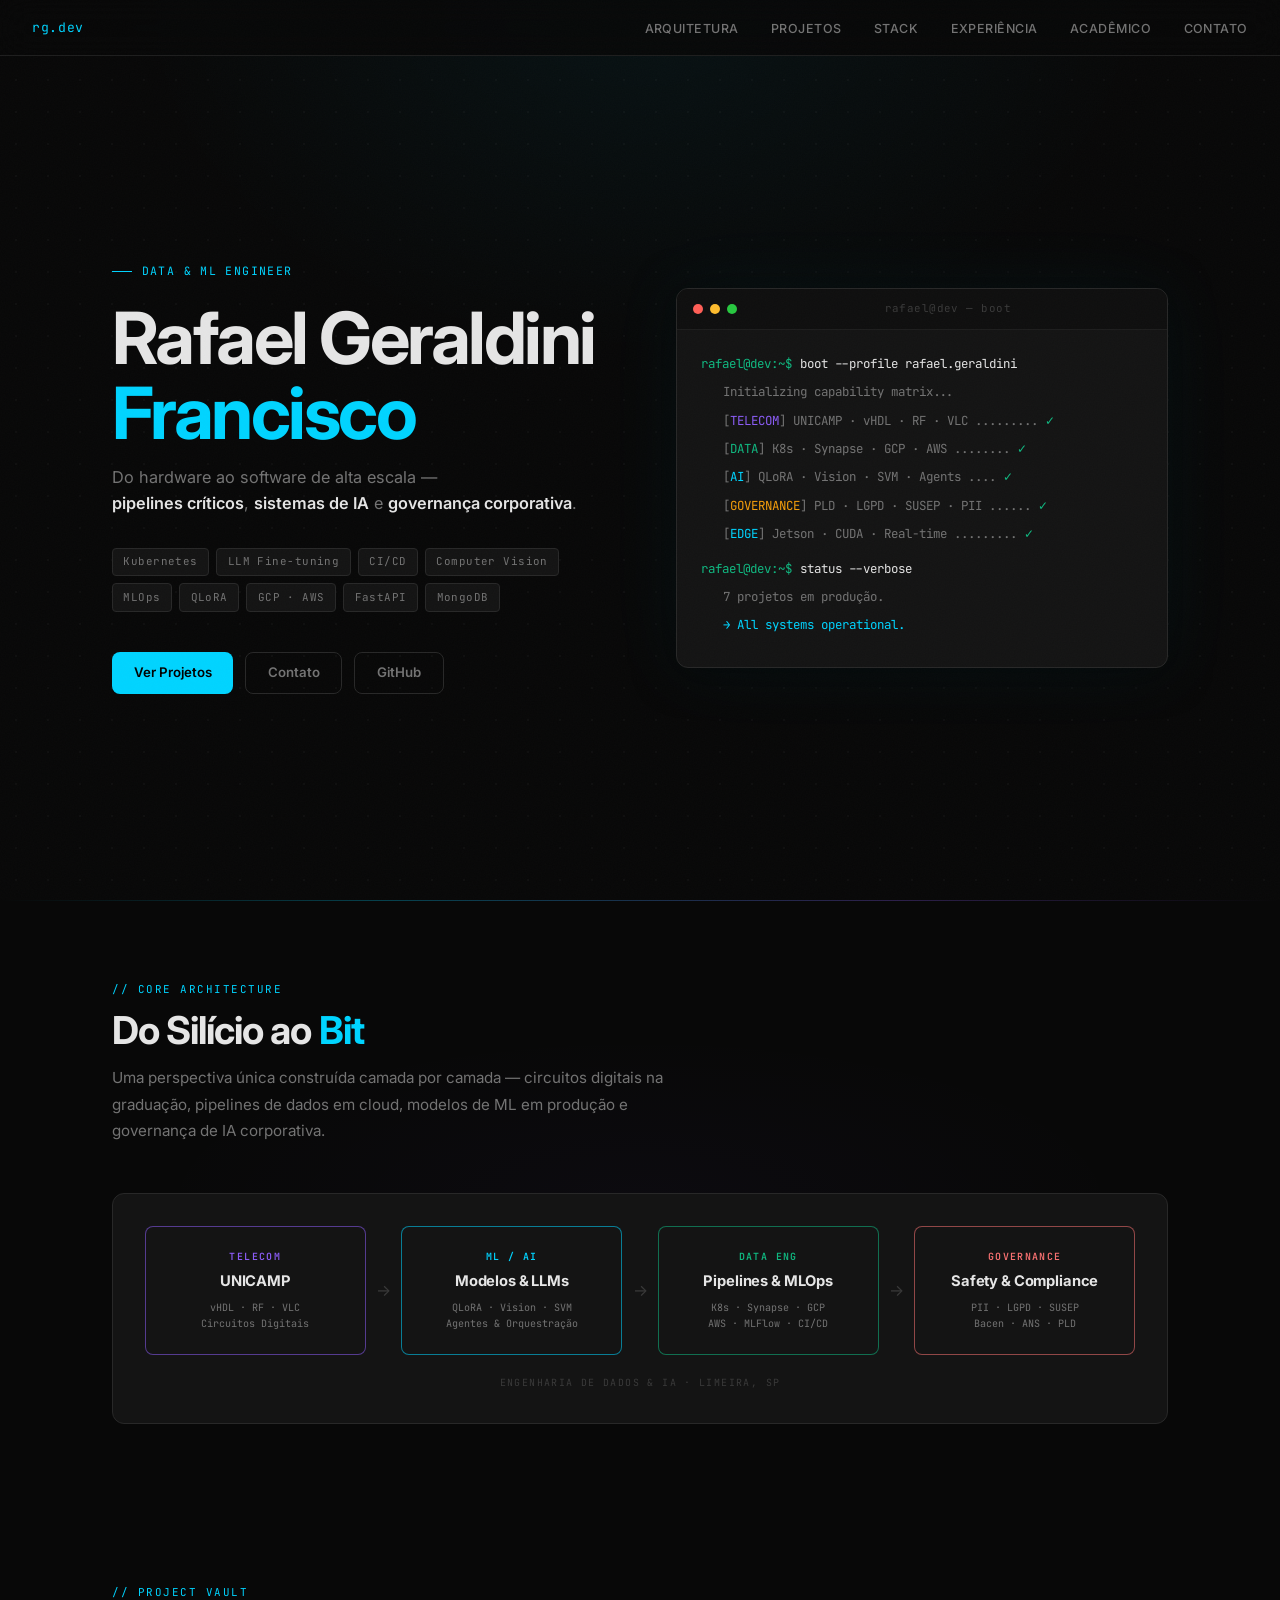
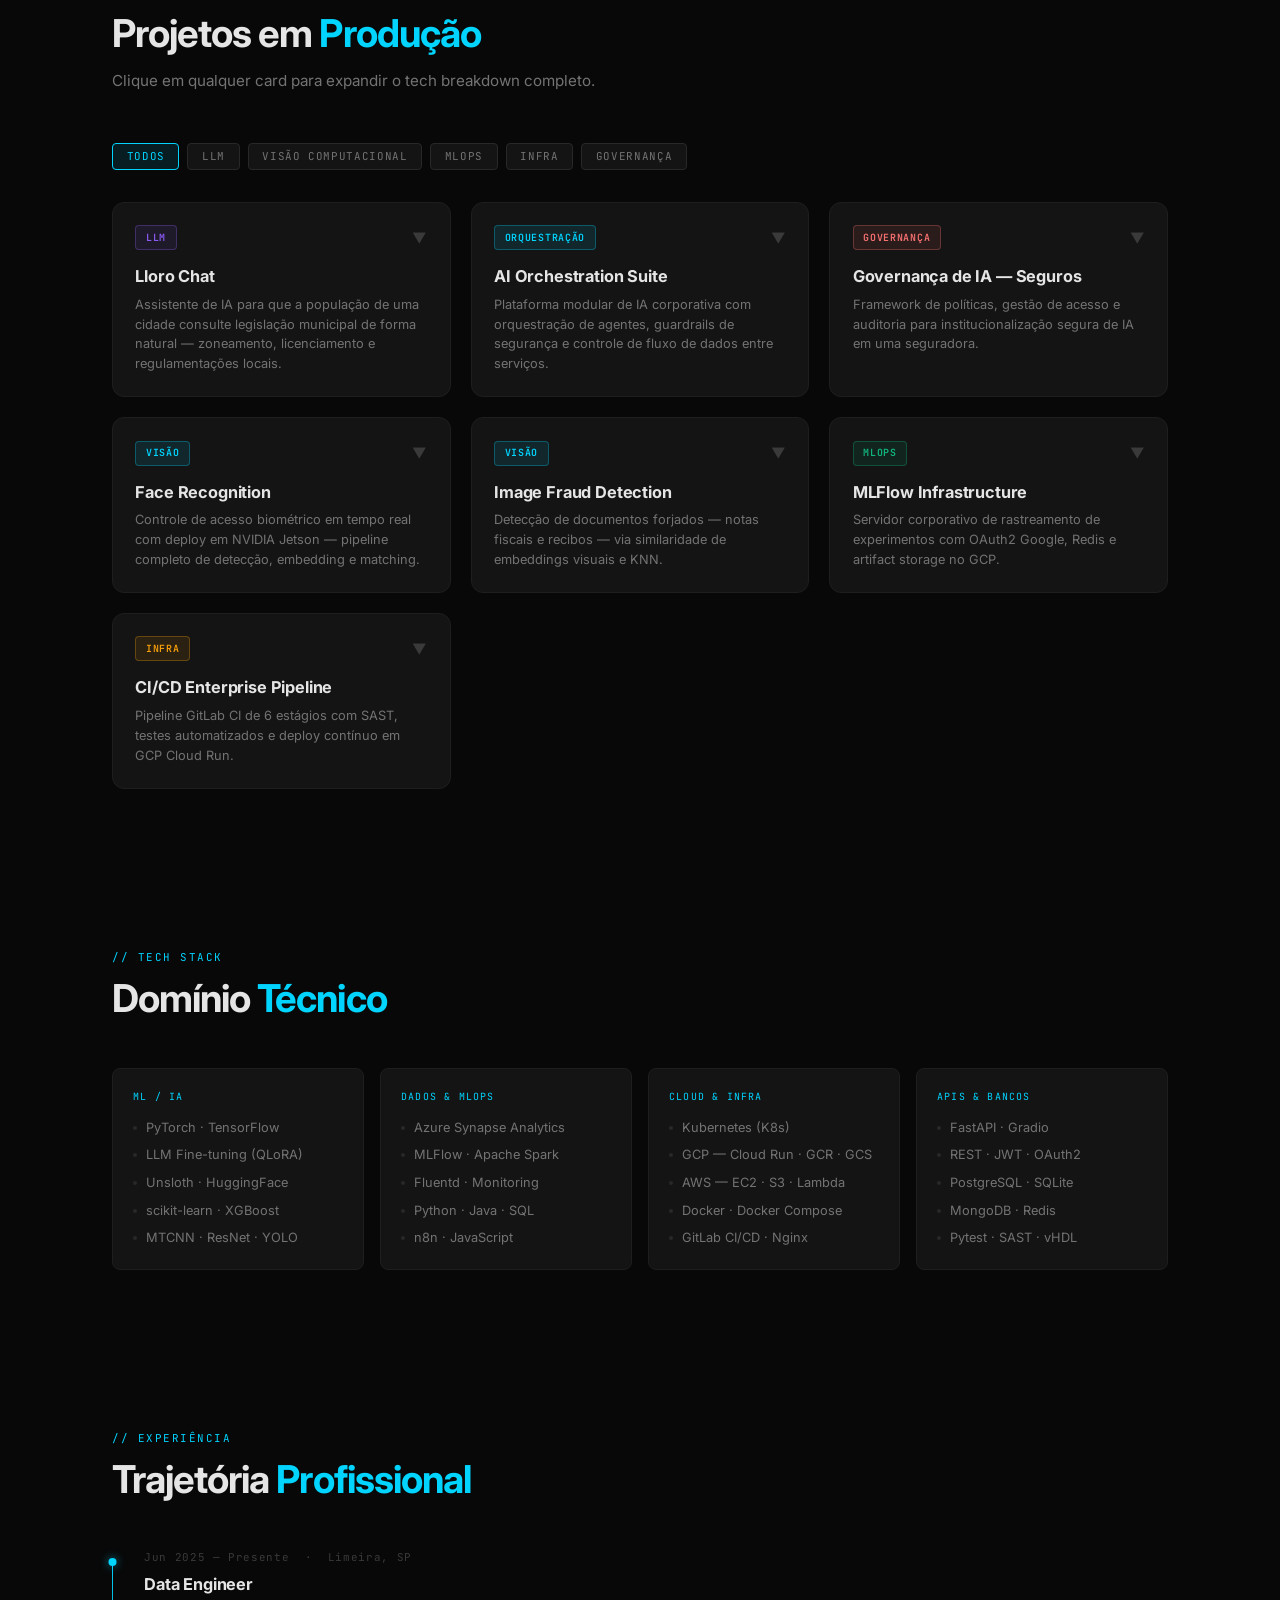
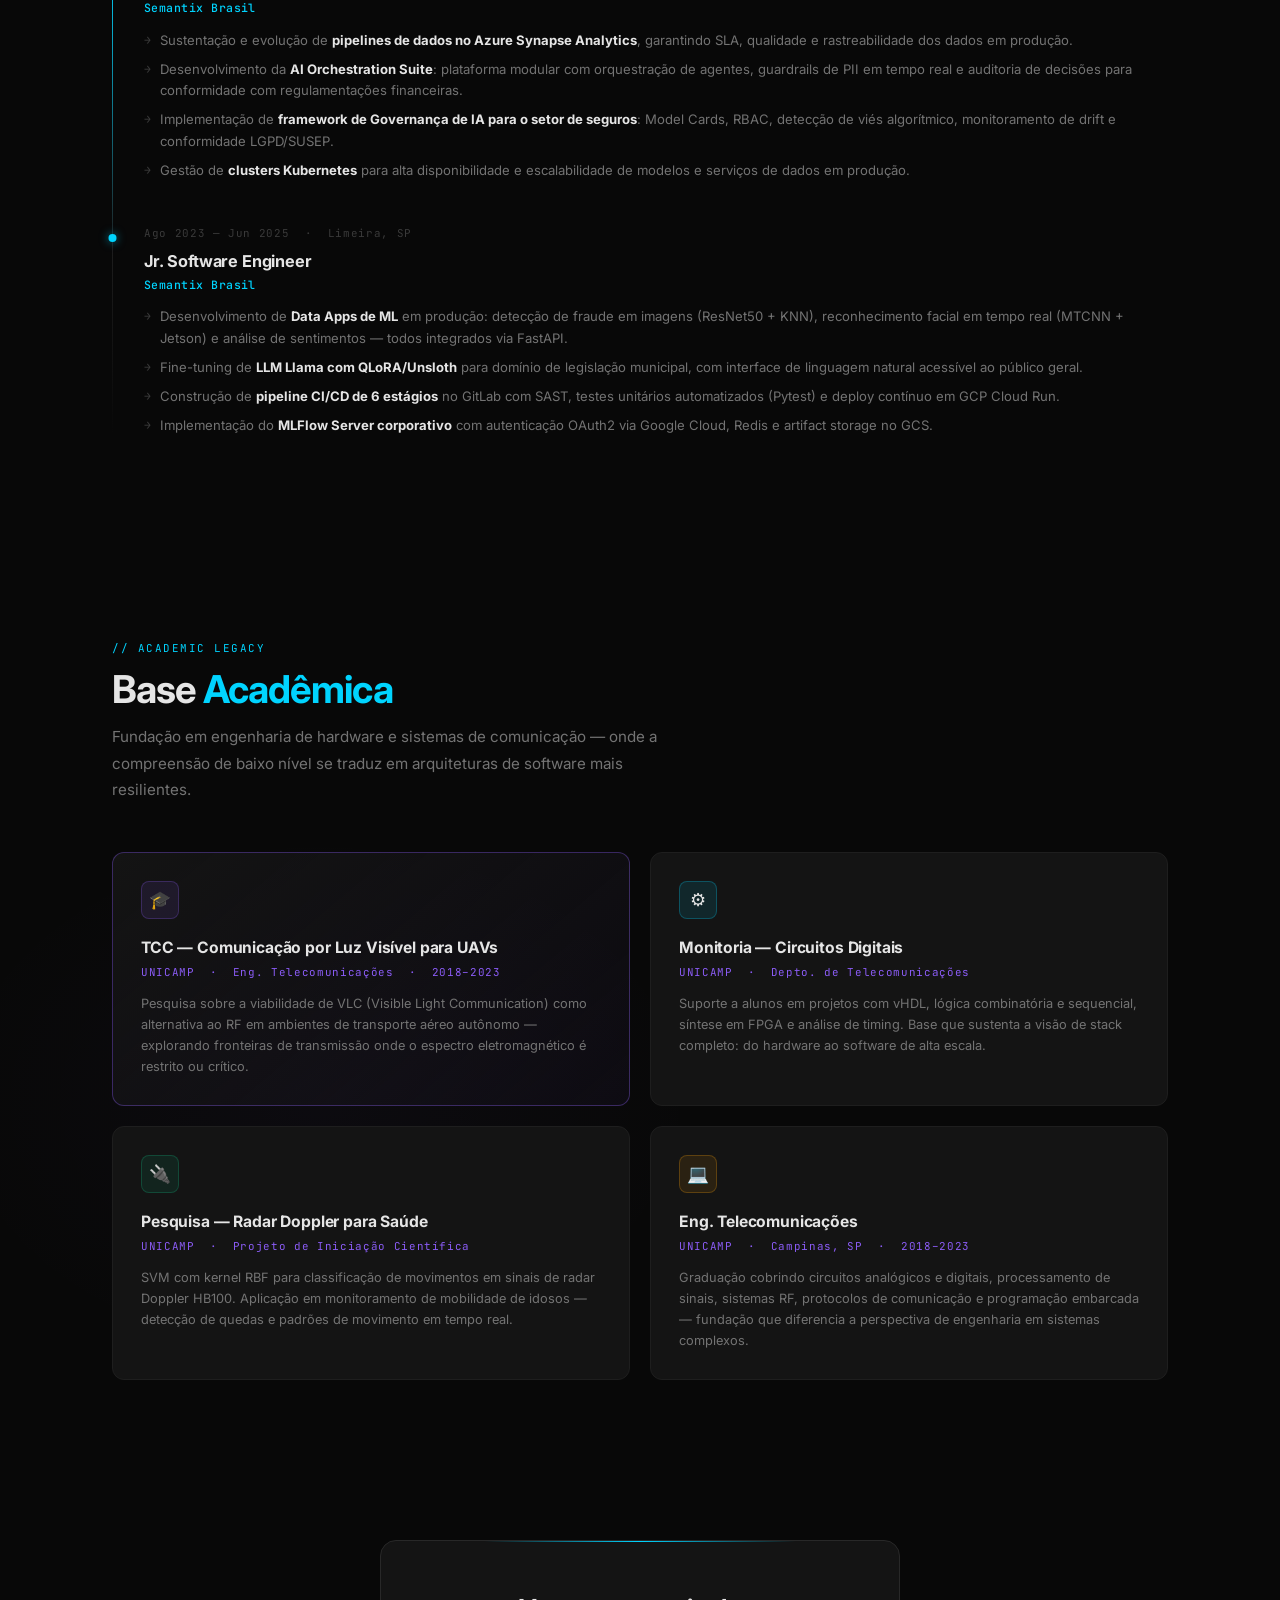
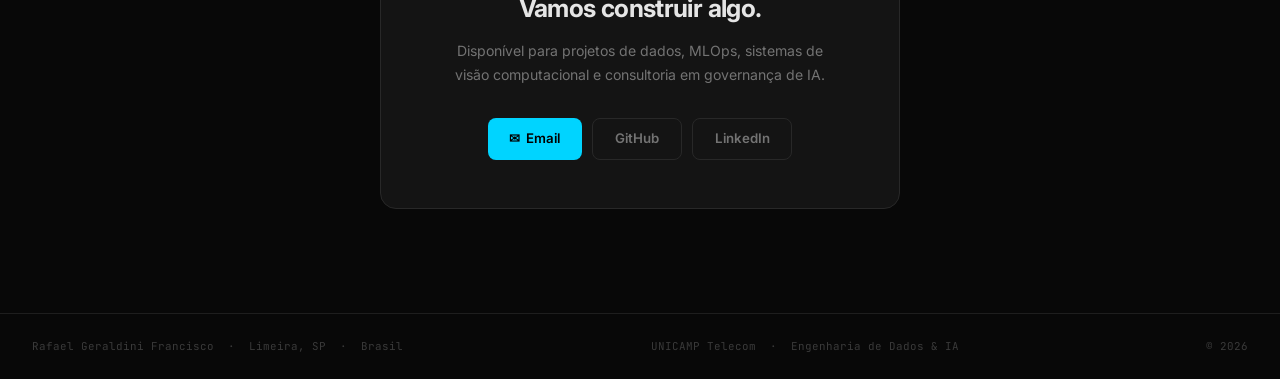
==== index.html @ 4ffd89b3 "feat: overhaul personal website with new structure and content - Removed old finalProject.html file." ====
<!DOCTYPE html>
<html lang="pt-BR">

<head>
  <meta charset="UTF-8">
  <meta name="viewport" content="width=device-width, initial-scale=1.0">
  <title>Rafael Geraldini Francisco — Data &amp; ML Engineer</title>
  <meta name="description"
    content="Rafael Geraldini Francisco — Data &amp; ML Engineer especializado em pipelines críticos, governança de IA e sistemas de visão computacional. UNICAMP.">
  <meta name="theme-color" content="#080808">

  <!-- Fonts -->
  <link rel="preconnect" href="https://fonts.googleapis.com">
  <link rel="preconnect" href="https://fonts.gstatic.com" crossorigin>
  <link
    href="https://fonts.googleapis.com/css2?family=Inter:wght@300;400;500;600;700&family=JetBrains+Mono:wght@400;500;700&display=swap"
    rel="stylesheet">

  <!-- Styles -->
  <link rel="stylesheet" href="css/base.css">
  <link rel="stylesheet" href="css/layout.css">
  <link rel="stylesheet" href="css/components.css">
  <link rel="stylesheet" href="css/animations.css">
</head>

<body>

  <!-- ─── SCROLL PROGRESS ─── -->
  <div id="scroll-progress" aria-hidden="true"></div>

  <!-- ─── NAV ─── -->
  <nav id="nav" role="navigation" aria-label="Navegação principal">
    <a href="#hero" class="nav-logo">rg.dev</a>

    <ul class="nav-links">
      <li><a href="#architecture">Arquitetura</a></li>
      <li><a href="#projects">Projetos</a></li>
      <li><a href="#stack">Stack</a></li>
      <li><a href="#experience">Experiência</a></li>
      <li><a href="#academic">Acadêmico</a></li>
      <li><a href="#contact">Contato</a></li>
    </ul>

    <button class="nav-hamburger" id="nav-hamburger" aria-label="Abrir menu" aria-expanded="false">
      <span></span><span></span><span></span>
    </button>
  </nav>

  <!-- Mobile drawer -->
  <nav id="nav-drawer" class="nav-drawer" aria-label="Menu mobile">
    <a href="#architecture">Arquitetura</a>
    <a href="#projects">Projetos</a>
    <a href="#stack">Stack</a>
    <a href="#experience">Experiência</a>
    <a href="#academic">Acadêmico</a>
    <a href="#contact">Contato</a>
  </nav>

  <!-- ─── HERO ─── -->
  <section id="hero" aria-label="Introdução">
    <div class="container hero-inner">
      <div class="hero-grid">

        <!-- Left: Text -->
        <div>
          <p class="hero-eyebrow">Data &amp; ML Engineer</p>
          <h1 class="hero-name">Rafael Geraldini<br><span>Francisco</span></h1>
          <p class="hero-role">
            Do hardware ao software de alta escala —<br>
            <strong>pipelines críticos</strong>, <strong>sistemas de IA</strong> e
            <strong>governança corporativa</strong>.
          </p>
          <ul class="hero-tags" aria-label="Principais tecnologias">
            <li class="tag">Kubernetes</li>
            <li class="tag">LLM Fine-tuning</li>
            <li class="tag">CI/CD</li>
            <li class="tag">Computer Vision</li>
            <li class="tag">MLOps</li>
            <li class="tag">QLoRA</li>
            <li class="tag">GCP · AWS</li>
            <li class="tag">FastAPI</li>
            <li class="tag">MongoDB</li>
          </ul>
          <div class="hero-cta">
            <a href="#projects" class="btn btn-primary">Ver Projetos</a>
            <a href="mailto:rafael.gfrancisco@outlook.com" class="btn btn-ghost">Contato</a>
            <a href="https://github.com/rafachico" target="_blank" rel="noopener noreferrer"
              class="btn btn-ghost">GitHub</a>
          </div>
        </div>

        <!-- Right: Terminal -->
        <div>
          <div class="terminal" aria-label="Terminal de capacidades">
            <div class="terminal-bar" aria-hidden="true">
              <span class="t-dot t-dot-r"></span>
              <span class="t-dot t-dot-y"></span>
              <span class="t-dot t-dot-g"></span>
              <span class="terminal-bar-title">rafael@dev — boot</span>
            </div>
            <div class="terminal-body" id="terminal-body"></div>
          </div>
        </div>

      </div>
    </div>
  </section>

  <div class="glow-line" aria-hidden="true"></div>

  <!-- ─── ARCHITECTURE ─── -->
  <section id="architecture" aria-labelledby="arch-title">
    <div class="container">
      <header class="section-header fade-up">
        <span class="section-label">// core architecture</span>
        <h2 class="section-title" id="arch-title">Do Silício ao <span>Bit</span></h2>
        <p class="section-desc">
          Uma perspectiva única construída camada por camada — circuitos digitais na graduação,
          pipelines de dados em cloud, modelos de ML em produção e governança de IA corporativa.
        </p>
      </header>

      <div class="arch-diagram fade-up" aria-label="Diagrama de arquitetura: Telecom → ML/AI → Data Eng → Governance">
        <div class="arch-flow">

          <div class="arch-node arch-node--telecom">
            <span class="arch-node-label">Telecom</span>
            <strong class="arch-node-title">UNICAMP</strong>
            <span class="arch-node-sub">vHDL · RF · VLC<br>Circuitos Digitais</span>
          </div>

          <div class="arch-connector" aria-hidden="true">&#8594;</div>

          <div class="arch-node arch-node--ml">
            <span class="arch-node-label">ML / AI</span>
            <strong class="arch-node-title">Modelos &amp; LLMs</strong>
            <span class="arch-node-sub">QLoRA · Vision · SVM<br>Agentes &amp; Orquestração</span>
          </div>

          <div class="arch-connector" aria-hidden="true">&#8594;</div>

          <div class="arch-node arch-node--data">
            <span class="arch-node-label">Data Eng</span>
            <strong class="arch-node-title">Pipelines &amp; MLOps</strong>
            <span class="arch-node-sub">K8s · Synapse · GCP<br>AWS · MLFlow · CI/CD</span>
          </div>

          <div class="arch-connector" aria-hidden="true">&#8594;</div>

          <div class="arch-node arch-node--govern">
            <span class="arch-node-label">Governance</span>
            <strong class="arch-node-title">Safety &amp; Compliance</strong>
            <span class="arch-node-sub">PII · LGPD · SUSEP<br>Bacen · ANS · PLD</span>
          </div>

        </div>
        <p class="arch-footer">Engenharia de Dados &amp; IA · Limeira, SP</p>
      </div>
    </div>
  </section>

  <!-- ─── PROJECTS ─── -->
  <section id="projects" aria-labelledby="proj-title">
    <div class="container">
      <header class="section-header fade-up">
        <span class="section-label">// project vault</span>
        <h2 class="section-title" id="proj-title">Projetos em <span>Produção</span></h2>
        <p class="section-desc">Clique em qualquer card para expandir o tech breakdown completo.</p>
      </header>

      <!-- Filter -->
      <div class="filter-bar fade-up" aria-label="Filtrar projetos por categoria">
        <button class="filter-btn active" data-filter="todos">Todos</button>
        <button class="filter-btn" data-filter="llm">LLM</button>
        <button class="filter-btn" data-filter="visao">Visão Computacional</button>
        <button class="filter-btn" data-filter="mlops">MLOps</button>
        <button class="filter-btn" data-filter="infra">Infra</button>
        <button class="filter-btn" data-filter="governanca">Governança</button>
      </div>

      <div class="projects-grid">

        <!-- Lloro Chat -->
        <div class="project-card fade-up" data-category="llm">
          <button class="project-head" type="button" aria-expanded="false">
            <div class="project-meta">
              <span class="badge badge-llm">LLM</span>
              <span class="card-toggle" aria-hidden="true">&#9660;</span>
            </div>
            <h3 class="project-name">Lloro Chat</h3>
            <p class="project-sub">Assistente de IA para que a população de uma cidade consulte legislação municipal de
              forma natural — zoneamento, licenciamento e regulamentações locais.</p>
          </button>
          <div class="project-body" aria-hidden="true">
            <div class="project-body-inner">
              <div>
                <p class="bd-label">Problema</p>
                <p class="bd-text">Acesso à legislação de zoneamento e licenciamento empresarial era fragmentado, exigia
                  conhecimento técnico-jurídico e consumia horas de pesquisa em portais públicos.</p>
              </div>
              <div>
                <p class="bd-label">Solução</p>
                <p class="bd-text">Fine-tuning supervisionado de um modelo <strong>Llama</strong> com <strong>QLoRA +
                    Unsloth</strong> sobre o corpus jurídico municipal completo, exposto via interface de linguagem
                  natural. O modelo responde em segundos consultas que antes levavam horas.</p>
              </div>
              <div>
                <p class="bd-label">Stack Técnica</p>
                <div class="chip-row">
                  <span class="chip">Llama</span><span class="chip">QLoRA</span><span class="chip">Unsloth</span>
                  <span class="chip">HuggingFace</span><span class="chip">Python</span><span class="chip">FastAPI</span>
                </div>
              </div>
              <div>
                <p class="bd-label">Impacto</p>
                <p class="bd-text">Democratização do acesso à informação técnica municipal — de horas para segundos.
                  Interface de linguagem natural elimina a barreira de conhecimento jurídico.</p>
              </div>
            </div>
          </div>
        </div>

        <!-- AI Orchestration Suite -->
        <div class="project-card fade-up" data-category="llm governanca">
          <button class="project-head" type="button" aria-expanded="false">
            <div class="project-meta">
              <span class="badge badge-orch">Orquestração</span>
              <span class="card-toggle" aria-hidden="true">&#9660;</span>
            </div>
            <h3 class="project-name">AI Orchestration Suite</h3>
            <p class="project-sub">Plataforma modular de IA corporativa com orquestração de agentes, guardrails de
              segurança e controle de fluxo de dados entre serviços.</p>
          </button>
          <div class="project-body" aria-hidden="true">
            <div class="project-body-inner">
              <div>
                <p class="bd-label">Módulos</p>
                <p class="bd-text">
                  <strong>Orquestração</strong> — gerencia o ciclo de vida e comunicação entre agentes de IA ·
                  <strong>Segurança</strong> — guardrails com detecção e mascaramento de PII em tempo real ·
                  <strong>Fluxo de Dados</strong> — controle e rastreabilidade do pipeline entre serviços de IA.
                </p>
              </div>
              <div>
                <p class="bd-label">Diferencial</p>
                <p class="bd-text">Auditoria completa de todas as decisões tomadas por agentes, com conformidade a
                  regulamentações financeiras (PLD, Bacen, ANS) e trilhas de log imutáveis.</p>
              </div>
              <div>
                <p class="bd-label">Stack Técnica</p>
                <div class="chip-row">
                  <span class="chip">Python</span><span class="chip">FastAPI</span><span class="chip">n8n</span>
                  <span class="chip">LLM Guardrails</span><span class="chip">PII Detection</span><span
                    class="chip">Audit Logs</span>
                  <span class="chip">JavaScript</span>
                </div>
              </div>
            </div>
          </div>
        </div>

        <!-- AI Governance Insurance -->
        <div class="project-card fade-up" data-category="governanca">
          <button class="project-head" type="button" aria-expanded="false">
            <div class="project-meta">
              <span class="badge badge-govern">Governança</span>
              <span class="card-toggle" aria-hidden="true">&#9660;</span>
            </div>
            <h3 class="project-name">Governança de IA — Seguros</h3>
            <p class="project-sub">Framework de políticas, gestão de acesso e auditoria para institucionalização segura
              de IA em uma seguradora.</p>
          </button>
          <div class="project-body" aria-hidden="true">
            <div class="project-body-inner">
              <div>
                <p class="bd-label">Contexto</p>
                <p class="bd-text">Uma seguradora precisava adotar IA em processos críticos de
                  <strong>underwriting</strong>, <strong>precificação</strong> e <strong>análise de sinistros</strong>
                  de forma responsável, rastreável e em conformidade com LGPD e circulares da SUSEP.</p>
              </div>
              <div>
                <p class="bd-label">Entregáveis</p>
                <p class="bd-text">
                  · Mapeamento de riscos e criação de <strong>Model Cards</strong> para todos os algoritmos em
                  produção<br>
                  · <strong>RBAC granular</strong> com políticas de acesso segmentadas por time e nível de risco<br>
                  · Pipeline de monitoramento de <strong>concept drift</strong> com alertas automáticos<br>
                  · Processo de validação de <strong>viés algorítmico</strong> pré-deploy<br>
                  · Trilhas de auditoria para decisões automatizadas de alto impacto
                </p>
              </div>
              <div>
                <p class="bd-label">Stack Técnica</p>
                <div class="chip-row">
                  <span class="chip">Python</span><span class="chip">FastAPI</span><span class="chip">MLFlow</span>
                  <span class="chip">RBAC</span><span class="chip">Bias Detection</span><span class="chip">Model
                    Cards</span>
                  <span class="chip">LGPD</span><span class="chip">SUSEP</span><span class="chip">PostgreSQL</span>
                </div>
              </div>
              <div>
                <p class="bd-label">Impacto</p>
                <p class="bd-text">Redução de risco regulatório, visibilidade completa sobre o ciclo de vida dos modelos
                  e processos formais de revisão humana para decisões de alto impacto ao segurado.</p>
              </div>
            </div>
          </div>
        </div>

        <!-- Face Recognition -->
        <div class="project-card fade-up" data-category="visao">
          <button class="project-head" type="button" aria-expanded="false">
            <div class="project-meta">
              <span class="badge badge-vision">Visão</span>
              <span class="card-toggle" aria-hidden="true">&#9660;</span>
            </div>
            <h3 class="project-name">Face Recognition</h3>
            <p class="project-sub">Controle de acesso biométrico em tempo real com deploy em NVIDIA Jetson — pipeline
              completo de detecção, embedding e matching.</p>
          </button>
          <div class="project-body" aria-hidden="true">
            <div class="project-body-inner">
              <div>
                <p class="bd-label">Arquitetura (3 etapas)</p>
                <p class="bd-text">
                  1. Detecção facial com <strong>MTCNN</strong> ·
                  2. Geração de embeddings com <strong>Inception ResNet / ResNet50</strong> ·
                  3. Matching por <strong>Cosine Similarity</strong> contra galeria de identidades.
                </p>
              </div>
              <div>
                <p class="bd-label">Performance</p>
                <p class="bd-text">VGGFace2: <strong>97.77% Precision · 97.22% Recall</strong>. Deploy otimizado para
                  CUDA no NVIDIA Jetson com gestão de dependências cross-arch (Python 3.6 · Torch 1.10).</p>
              </div>
              <div>
                <p class="bd-label">Datasets</p>
                <p class="bd-text">VGGFace2 (3,3M+ faces · 9.131 identidades) · CASIA WebFace (494k imagens · 10.575
                  identidades)</p>
              </div>
              <div>
                <p class="bd-label">Stack Técnica</p>
                <div class="chip-row">
                  <span class="chip">MTCNN</span><span class="chip">Inception ResNet</span><span
                    class="chip">ResNet50</span>
                  <span class="chip">PyTorch</span><span class="chip">CUDA</span><span class="chip">NVIDIA Jetson</span>
                  <span class="chip">FastAPI</span><span class="chip">OpenCV</span>
                </div>
              </div>
            </div>
          </div>
        </div>

        <!-- Image Fraud -->
        <div class="project-card fade-up" data-category="visao">
          <button class="project-head" type="button" aria-expanded="false">
            <div class="project-meta">
              <span class="badge badge-vision">Visão</span>
              <span class="card-toggle" aria-hidden="true">&#9660;</span>
            </div>
            <h3 class="project-name">Image Fraud Detection</h3>
            <p class="project-sub">Detecção de documentos forjados — notas fiscais e recibos — via similaridade de
              embeddings visuais e KNN.</p>
          </button>
          <div class="project-body" aria-hidden="true">
            <div class="project-body-inner">
              <div>
                <p class="bd-label">Abordagem</p>
                <p class="bd-text">Extração de features com <strong>ResNet50</strong>, normalização por
                  <strong>histogram matching</strong> (scikit-image) e busca <strong>KNN</strong> no espaço de
                  embeddings com StandardScaler. Múltiplas métricas: FSIM, SSIM, RMSE, UIQ.</p>
              </div>
              <div>
                <p class="bd-label">API</p>
                <p class="bd-text">
                  <span class="bd-code">POST /api/img_fraud_detect</span>&nbsp;
                  <span class="bd-code">POST /api/images_upload</span>
                </p>
              </div>
              <div>
                <p class="bd-label">Stack Técnica</p>
                <div class="chip-row">
                  <span class="chip">ResNet50</span><span class="chip">KNN</span><span class="chip">scikit-image</span>
                  <span class="chip">FastAPI</span><span class="chip">Gradio</span><span class="chip">OpenCV</span>
                  <span class="chip">NumPy</span><span class="chip">scikit-learn</span>
                </div>
              </div>
            </div>
          </div>
        </div>

        <!-- MLFlow Infrastructure -->
        <div class="project-card fade-up" data-category="mlops">
          <button class="project-head" type="button" aria-expanded="false">
            <div class="project-meta">
              <span class="badge badge-mlops">MLOps</span>
              <span class="card-toggle" aria-hidden="true">&#9660;</span>
            </div>
            <h3 class="project-name">MLFlow Infrastructure</h3>
            <p class="project-sub">Servidor corporativo de rastreamento de experimentos com OAuth2 Google, Redis e
              artifact storage no GCP.</p>
          </button>
          <div class="project-body" aria-hidden="true">
            <div class="project-body-inner">
              <div>
                <p class="bd-label">Arquitetura (4 containers)</p>
                <p class="bd-text">
                  <strong>Redis</strong> (session store) →
                  <strong>OAuth2 Proxy</strong> (Google Auth + JWT) →
                  <strong>Nginx</strong> (reverse proxy) →
                  <strong>MLFlow 1.28</strong> (SQLite + GCS artifacts).
                </p>
              </div>
              <div>
                <p class="bd-label">Segurança</p>
                <p class="bd-text">Controle de acesso por domínio via Google Cloud. Cookie refresh de 2h. Header
                  forwarding: <span class="bd-code">X-User</span> <span class="bd-code">X-Email</span> <span
                    class="bd-code">X-Access-Token</span>.</p>
              </div>
              <div>
                <p class="bd-label">Frameworks suportados</p>
                <div class="chip-row">
                  <span class="chip">SKLearn</span><span class="chip">TensorFlow</span><span class="chip">PyTorch</span>
                  <span class="chip">XGBoost</span><span class="chip">YOLOv5</span>
                </div>
              </div>
              <div>
                <p class="bd-label">Stack Técnica</p>
                <div class="chip-row">
                  <span class="chip">Docker Compose</span><span class="chip">Nginx</span><span class="chip">OAuth2
                    Proxy</span>
                  <span class="chip">Redis</span><span class="chip">GCS</span><span class="chip">GCP</span>
                </div>
              </div>
            </div>
          </div>
        </div>

        <!-- CI/CD Pipeline -->
        <div class="project-card fade-up" data-category="infra">
          <button class="project-head" type="button" aria-expanded="false">
            <div class="project-meta">
              <span class="badge badge-infra">Infra</span>
              <span class="card-toggle" aria-hidden="true">&#9660;</span>
            </div>
            <h3 class="project-name">CI/CD Enterprise Pipeline</h3>
            <p class="project-sub">Pipeline GitLab CI de 6 estágios com SAST, testes automatizados e deploy contínuo em
              GCP Cloud Run.</p>
          </button>
          <div class="project-body" aria-hidden="true">
            <div class="project-body-inner">
              <div>
                <p class="bd-label">Estágios</p>
                <p class="bd-text">
                  1. <strong>SAST</strong> — security scanning ·
                  2. <strong>Unit Test</strong> — Pytest Python 3.9 ·
                  3. <strong>Validate</strong> — Dockerfile lint ·
                  4. <strong>Build</strong> — Docker → GCR ·
                  5. <strong>Deploy</strong> — Cloud Run ·
                  6. <strong>Healthcheck</strong> — <span class="bd-code">POST /health</span>
                </p>
              </div>
              <div>
                <p class="bd-label">Diferencial</p>
                <p class="bd-text">Docker-in-Docker (DinD) para build isolado, autenticação via service account GCP e
                  verificação automatizada de saúde de frontend e backend após cada deploy.</p>
              </div>
              <div>
                <p class="bd-label">Stack Técnica</p>
                <div class="chip-row">
                  <span class="chip">GitLab CI</span><span class="chip">DinD</span><span class="chip">Pytest</span>
                  <span class="chip">Cloud Run</span><span class="chip">GCR</span><span class="chip">gcloud
                    CLI</span><span class="chip">SAST</span>
                </div>
              </div>
            </div>
          </div>
        </div>

      </div>
    </div>
  </section>

  <!-- ─── STACK ─── -->
  <section id="stack" aria-labelledby="stack-title">
    <div class="container">
      <header class="section-header fade-up">
        <span class="section-label">// tech stack</span>
        <h2 class="section-title" id="stack-title">Domínio <span>Técnico</span></h2>
      </header>
      <div class="stack-grid">

        <div class="stack-group fade-up">
          <p class="stack-group-label">ML / IA</p>
          <div class="stack-items">
            <div class="stack-item"><span class="stack-dot"></span>PyTorch · TensorFlow</div>
            <div class="stack-item"><span class="stack-dot"></span>LLM Fine-tuning (QLoRA)</div>
            <div class="stack-item"><span class="stack-dot"></span>Unsloth · HuggingFace</div>
            <div class="stack-item"><span class="stack-dot"></span>scikit-learn · XGBoost</div>
            <div class="stack-item"><span class="stack-dot"></span>MTCNN · ResNet · YOLO</div>
          </div>
        </div>

        <div class="stack-group fade-up">
          <p class="stack-group-label">Dados &amp; MLOps</p>
          <div class="stack-items">
            <div class="stack-item"><span class="stack-dot"></span>Azure Synapse Analytics</div>
            <div class="stack-item"><span class="stack-dot"></span>MLFlow · Apache Spark</div>
            <div class="stack-item"><span class="stack-dot"></span>Fluentd · Monitoring</div>
            <div class="stack-item"><span class="stack-dot"></span>Python · Java · SQL</div>
            <div class="stack-item"><span class="stack-dot"></span>n8n · JavaScript</div>
          </div>
        </div>

        <div class="stack-group fade-up">
          <p class="stack-group-label">Cloud &amp; Infra</p>
          <div class="stack-items">
            <div class="stack-item"><span class="stack-dot"></span>Kubernetes (K8s)</div>
            <div class="stack-item"><span class="stack-dot"></span>GCP — Cloud Run · GCR · GCS</div>
            <div class="stack-item"><span class="stack-dot"></span>AWS — EC2 · S3 · Lambda</div>
            <div class="stack-item"><span class="stack-dot"></span>Docker · Docker Compose</div>
            <div class="stack-item"><span class="stack-dot"></span>GitLab CI/CD · Nginx</div>
          </div>
        </div>

        <div class="stack-group fade-up">
          <p class="stack-group-label">APIs &amp; Bancos</p>
          <div class="stack-items">
            <div class="stack-item"><span class="stack-dot"></span>FastAPI · Gradio</div>
            <div class="stack-item"><span class="stack-dot"></span>REST · JWT · OAuth2</div>
            <div class="stack-item"><span class="stack-dot"></span>PostgreSQL · SQLite</div>
            <div class="stack-item"><span class="stack-dot"></span>MongoDB · Redis</div>
            <div class="stack-item"><span class="stack-dot"></span>Pytest · SAST · vHDL</div>
          </div>
        </div>

      </div>
    </div>
  </section>

  <!-- ─── EXPERIENCE ─── -->
  <section id="experience" aria-labelledby="exp-title">
    <div class="container">
      <header class="section-header fade-up">
        <span class="section-label">// experiência</span>
        <h2 class="section-title" id="exp-title">Trajetória <span>Profissional</span></h2>
      </header>

      <div class="timeline fade-up">

        <div class="timeline-item">
          <p class="timeline-date">Jun 2025 — Presente &nbsp;·&nbsp; Limeira, SP</p>
          <p class="timeline-role">Data Engineer</p>
          <p class="timeline-company">Semantix Brasil</p>
          <ul class="timeline-list">
            <li>Sustentação e evolução de <strong>pipelines de dados no Azure Synapse Analytics</strong>, garantindo
              SLA, qualidade e rastreabilidade dos dados em produção.</li>
            <li>Desenvolvimento da <strong>AI Orchestration Suite</strong>: plataforma modular com orquestração de
              agentes, guardrails de PII em tempo real e auditoria de decisões para conformidade com regulamentações
              financeiras.</li>
            <li>Implementação de <strong>framework de Governança de IA para o setor de seguros</strong>: Model Cards,
              RBAC, detecção de viés algorítmico, monitoramento de drift e conformidade LGPD/SUSEP.</li>
            <li>Gestão de <strong>clusters Kubernetes</strong> para alta disponibilidade e escalabilidade de modelos e
              serviços de dados em produção.</li>
          </ul>
        </div>

        <div class="timeline-item">
          <p class="timeline-date">Ago 2023 — Jun 2025 &nbsp;·&nbsp; Limeira, SP</p>
          <p class="timeline-role">Jr. Software Engineer</p>
          <p class="timeline-company">Semantix Brasil</p>
          <ul class="timeline-list">
            <li>Desenvolvimento de <strong>Data Apps de ML</strong> em produção: detecção de fraude em imagens (ResNet50
              + KNN), reconhecimento facial em tempo real (MTCNN + Jetson) e análise de sentimentos — todos integrados
              via FastAPI.</li>
            <li>Fine-tuning de <strong>LLM Llama com QLoRA/Unsloth</strong> para domínio de legislação municipal, com
              interface de linguagem natural acessível ao público geral.</li>
            <li>Construção de <strong>pipeline CI/CD de 6 estágios</strong> no GitLab com SAST, testes unitários
              automatizados (Pytest) e deploy contínuo em GCP Cloud Run.</li>
            <li>Implementação do <strong>MLFlow Server corporativo</strong> com autenticação OAuth2 via Google Cloud,
              Redis e artifact storage no GCS.</li>
          </ul>
        </div>

      </div>
    </div>
  </section>

  <!-- ─── ACADEMIC ─── -->
  <section id="academic" aria-labelledby="ac-title">
    <div class="container">
      <header class="section-header fade-up">
        <span class="section-label">// academic legacy</span>
        <h2 class="section-title" id="ac-title">Base <span>Acadêmica</span></h2>
        <p class="section-desc">
          Fundação em engenharia de hardware e sistemas de comunicação — onde a compreensão
          de baixo nível se traduz em arquiteturas de software mais resilientes.
        </p>
      </header>

      <div class="academic-grid">

        <div class="academic-card featured fade-up">
          <div class="ac-icon icon-purple">&#127891;</div>
          <h3 class="ac-title">TCC — Comunicação por Luz Visível para UAVs</h3>
          <p class="ac-institution">UNICAMP &nbsp;·&nbsp; Eng. Telecomunicações &nbsp;·&nbsp; 2018–2023</p>
          <p class="ac-desc">Pesquisa sobre a viabilidade de VLC (Visible Light Communication) como alternativa ao RF em
            ambientes de transporte aéreo autônomo — explorando fronteiras de transmissão onde o espectro
            eletromagnético é restrito ou crítico.</p>
        </div>

        <div class="academic-card fade-up">
          <div class="ac-icon icon-cyan">&#9881;</div>
          <h3 class="ac-title">Monitoria — Circuitos Digitais</h3>
          <p class="ac-institution">UNICAMP &nbsp;·&nbsp; Depto. de Telecomunicações</p>
          <p class="ac-desc">Suporte a alunos em projetos com vHDL, lógica combinatória e sequencial, síntese em FPGA e
            análise de timing. Base que sustenta a visão de stack completo: do hardware ao software de alta escala.</p>
        </div>

        <div class="academic-card fade-up">
          <div class="ac-icon icon-green">&#128268;</div>
          <h3 class="ac-title">Pesquisa — Radar Doppler para Saúde</h3>
          <p class="ac-institution">UNICAMP &nbsp;·&nbsp; Projeto de Iniciação Científica</p>
          <p class="ac-desc">SVM com kernel RBF para classificação de movimentos em sinais de radar Doppler HB100.
            Aplicação em monitoramento de mobilidade de idosos — detecção de quedas e padrões de movimento em tempo
            real.</p>
        </div>

        <div class="academic-card fade-up">
          <div class="ac-icon icon-amber">&#128187;</div>
          <h3 class="ac-title">Eng. Telecomunicações</h3>
          <p class="ac-institution">UNICAMP &nbsp;·&nbsp; Campinas, SP &nbsp;·&nbsp; 2018–2023</p>
          <p class="ac-desc">Graduação cobrindo circuitos analógicos e digitais, processamento de sinais, sistemas RF,
            protocolos de comunicação e programação embarcada — fundação que diferencia a perspectiva de engenharia em
            sistemas complexos.</p>
        </div>

      </div>
    </div>
  </section>

  <!-- ─── CONTACT ─── -->
  <section id="contact" aria-labelledby="contact-title">
    <div class="container">
      <div class="contact-card fade-up">
        <h2 class="contact-title" id="contact-title">Vamos construir algo.</h2>
        <p class="contact-sub">
          Disponível para projetos de dados, MLOps, sistemas de visão computacional
          e consultoria em governança de IA.
        </p>
        <div class="contact-links">
          <a href="mailto:rafael.gfrancisco@outlook.com" class="btn btn-primary">
            &#9993;&nbsp; Email
          </a>
          <a href="https://github.com/rafachico" target="_blank" rel="noopener noreferrer" class="btn btn-ghost">
            GitHub
          </a>
          <a href="https://www.linkedin.com/in/rafaelgeraldini/" target="_blank" rel="noopener noreferrer"
            class="btn btn-ghost">
            LinkedIn
          </a>
        </div>
      </div>
    </div>
  </section>

  <!-- ─── FOOTER ─── -->
  <footer role="contentinfo">
    <span>Rafael Geraldini Francisco &nbsp;·&nbsp; Limeira, SP &nbsp;·&nbsp; Brasil</span>
    <span>UNICAMP Telecom &nbsp;·&nbsp; Engenharia de Dados &amp; IA</span>
    <span>&copy; 2026</span>
  </footer>

  <!-- Scripts -->
  <script src="js/terminal.js"></script>
  <script src="js/projects.js"></script>
  <script src="js/scroll.js"></script>

</body>

</html>
---- css/base.css ----
/* ─── CSS CUSTOM PROPERTIES ─── */
:root {
  --bg: #080808;
  --surface: #0f0f0f;
  --card: #141414;
  --card-hover: #191919;
  --border: #1e1e1e;
  --border-light: #282828;
  --cyan: #00d4ff;
  --cyan-dim: rgba(0, 212, 255, 0.10);
  --purple: #8b5cf6;
  --purple-dim: rgba(139, 92, 246, 0.10);
  --green: #10b981;
  --green-dim: rgba(16, 185, 129, 0.10);
  --amber: #f59e0b;
  --amber-dim: rgba(245, 158, 11, 0.10);
  --red: #f87171;
  --red-dim: rgba(248, 113, 113, 0.10);
  --text: #e5e5e5;
  --text-muted: #737373;
  --text-faint: #3a3a3a;
  --mono: 'JetBrains Mono', monospace;
  --sans: 'Inter', sans-serif;
  --nav-h: 56px;
  --section-pad: 5rem;
  --container-w: 1120px;
  --r-sm: 4px;
  --r: 8px;
  --r-lg: 12px;
  --r-xl: 16px;
}

/* ─── RESET ─── */
*, *::before, *::after { box-sizing: border-box; margin: 0; padding: 0; }

html { scroll-behavior: smooth; }

body {
  font-family: var(--sans);
  background: var(--bg);
  color: var(--text);
  line-height: 1.6;
  overflow-x: hidden;
  -webkit-font-smoothing: antialiased;
  -moz-osx-font-smoothing: grayscale;
}

/* noise grain overlay */
body::after {
  content: '';
  position: fixed;
  inset: 0;
  pointer-events: none;
  z-index: 9999;
  opacity: 0.022;
  background-image: url("data:image/svg+xml,%3Csvg xmlns='http://www.w3.org/2000/svg' width='300' height='300'%3E%3Cfilter id='n'%3E%3CfeTurbulence type='fractalNoise' baseFrequency='0.75' numOctaves='4' stitchTiles='stitch'/%3E%3C/filter%3E%3Crect width='100%25' height='100%25' filter='url(%23n)'/%3E%3C/svg%3E");
}

a { color: inherit; text-decoration: none; }
img, svg { display: block; max-width: 100%; }
ul, ol { list-style: none; }

/* ─── SCROLLBAR ─── */
::-webkit-scrollbar { width: 3px; }
::-webkit-scrollbar-track { background: var(--bg); }
::-webkit-scrollbar-thumb { background: var(--border-light); border-radius: 2px; }
::-webkit-scrollbar-thumb:hover { background: var(--text-faint); }

/* ─── CONTAINER ─── */
.container {
  max-width: var(--container-w);
  margin-inline: auto;
  padding-inline: 2rem;
}

/* ─── SECTION HEADER ─── */
.section-label {
  display: block;
  font-family: var(--mono);
  font-size: 0.68rem;
  color: var(--cyan);
  letter-spacing: 0.14em;
  text-transform: uppercase;
  margin-bottom: 0.6rem;
}

.section-title {
  font-size: clamp(1.7rem, 3vw, 2.4rem);
  font-weight: 700;
  letter-spacing: -0.025em;
  line-height: 1.15;
}

.section-title span { color: var(--cyan); }

.section-desc {
  margin-top: 0.8rem;
  font-size: 0.95rem;
  color: var(--text-muted);
  max-width: 580px;
  line-height: 1.75;
}

.section-header { margin-bottom: 3rem; }

/* ─── DIVIDERS ─── */
.glow-line {
  height: 1px;
  background: linear-gradient(90deg, transparent, var(--cyan) 30%, var(--purple) 70%, transparent);
  opacity: 0.28;
}

/* ─── SCROLL PROGRESS BAR ─── */
#scroll-progress {
  position: fixed;
  top: var(--nav-h);
  left: 0;
  height: 2px;
  width: 0%;
  background: linear-gradient(90deg, var(--cyan), var(--purple));
  z-index: 200;
  transition: width 0.08s linear;
}
---- css/layout.css ----
/* ─── NAV ─── */
#nav {
  position: fixed;
  top: 0;
  left: 0;
  right: 0;
  z-index: 100;
  height: var(--nav-h);
  display: flex;
  align-items: center;
  justify-content: space-between;
  padding-inline: 2rem;
  background: rgba(8, 8, 8, 0.88);
  backdrop-filter: blur(16px);
  -webkit-backdrop-filter: blur(16px);
  border-bottom: 1px solid var(--border);
  transition: border-color 0.3s;
}

.nav-logo {
  font-family: var(--mono);
  font-size: 0.82rem;
  color: var(--cyan);
  letter-spacing: 0.05em;
}

.nav-links {
  display: flex;
  align-items: center;
  gap: 2rem;
}

.nav-links a {
  font-size: 0.78rem;
  color: var(--text-muted);
  font-weight: 500;
  letter-spacing: 0.04em;
  text-transform: uppercase;
  transition: color 0.2s;
  position: relative;
}

.nav-links a::after {
  content: '';
  position: absolute;
  bottom: -4px;
  left: 0;
  right: 0;
  height: 1px;
  background: var(--cyan);
  transform: scaleX(0);
  transform-origin: left;
  transition: transform 0.25s;
}

.nav-links a:hover { color: var(--text); }
.nav-links a:hover::after,
.nav-links a.active::after { transform: scaleX(1); }
.nav-links a.active { color: var(--text); }

/* Hamburger */
.nav-hamburger {
  display: none;
  flex-direction: column;
  gap: 5px;
  cursor: pointer;
  padding: 4px;
  background: none;
  border: none;
}

.nav-hamburger span {
  display: block;
  width: 22px;
  height: 1.5px;
  background: var(--text-muted);
  transition: all 0.25s;
}

.nav-hamburger.open span:nth-child(1) { transform: translateY(6.5px) rotate(45deg); }
.nav-hamburger.open span:nth-child(2) { opacity: 0; transform: scaleX(0); }
.nav-hamburger.open span:nth-child(3) { transform: translateY(-6.5px) rotate(-45deg); }

/* Mobile drawer */
.nav-drawer {
  display: none;
  position: fixed;
  top: var(--nav-h);
  left: 0;
  right: 0;
  background: rgba(8, 8, 8, 0.97);
  backdrop-filter: blur(16px);
  border-bottom: 1px solid var(--border);
  padding: 1.5rem 2rem;
  flex-direction: column;
  gap: 1.25rem;
  z-index: 99;
}

.nav-drawer.open { display: flex; }
.nav-drawer a { font-size: 0.88rem; color: var(--text-muted); font-weight: 500; text-transform: uppercase; letter-spacing: 0.06em; }
.nav-drawer a:hover { color: var(--text); }

/* ─── HERO ─── */
#hero {
  min-height: 100vh;
  display: flex;
  align-items: center;
  padding-top: var(--nav-h);
  position: relative;
  overflow: hidden;
}

/* dot grid background */
#hero::before {
  content: '';
  position: absolute;
  inset: 0;
  background-image: radial-gradient(rgba(255,255,255,0.028) 1px, transparent 1px);
  background-size: 32px 32px;
  pointer-events: none;
}

/* top glow */
#hero::after {
  content: '';
  position: absolute;
  top: 0;
  left: 50%;
  transform: translateX(-50%);
  width: 80%;
  height: 40%;
  background: radial-gradient(ellipse at top, rgba(0, 212, 255, 0.05) 0%, transparent 70%);
  pointer-events: none;
}

.hero-inner {
  position: relative;
  z-index: 1;
  width: 100%;
}

.hero-grid {
  display: grid;
  grid-template-columns: 1fr 1fr;
  gap: 4.5rem;
  align-items: center;
}

.hero-eyebrow {
  font-family: var(--mono);
  font-size: 0.72rem;
  color: var(--cyan);
  letter-spacing: 0.12em;
  text-transform: uppercase;
  margin-bottom: 1.2rem;
  display: flex;
  align-items: center;
  gap: 0.6rem;
}

.hero-eyebrow::before {
  content: '';
  display: inline-block;
  width: 20px;
  height: 1px;
  background: var(--cyan);
}

.hero-name {
  font-size: clamp(2.8rem, 6vw, 4.5rem);
  font-weight: 700;
  letter-spacing: -0.035em;
  line-height: 1.05;
  margin-bottom: 0.8rem;
}

.hero-name span { color: var(--cyan); }

.hero-role {
  font-size: 1.02rem;
  color: var(--text-muted);
  font-weight: 400;
  margin-bottom: 2rem;
  line-height: 1.6;
}

.hero-role strong { color: var(--text); font-weight: 600; }

.hero-tags {
  display: flex;
  flex-wrap: wrap;
  gap: 0.45rem;
  margin-bottom: 2.5rem;
}

.hero-cta {
  display: flex;
  gap: 0.75rem;
  flex-wrap: wrap;
}

/* ─── SECTIONS ─── */
section { position: relative; z-index: 1; }

#architecture { padding: var(--section-pad) 0; }
#projects     { padding: var(--section-pad) 0; }
#stack        { padding: var(--section-pad) 0; }
#experience   { padding: var(--section-pad) 0; }
#academic     { padding: var(--section-pad) 0; }
#contact      { padding: var(--section-pad) 0 6rem; }

#architecture {
  background: radial-gradient(ellipse 55% 40% at 50% 50%, rgba(139, 92, 246, 0.03) 0%, transparent 70%);
}

#academic {
  background: radial-gradient(ellipse 50% 50% at 25% 60%, rgba(139, 92, 246, 0.03) 0%, transparent 60%);
}

/* ─── ARCHITECTURE DIAGRAM ─── */
.arch-diagram {
  margin-top: 2rem;
  padding: 2rem;
  background: var(--card);
  border: 1px solid var(--border-light);
  border-radius: var(--r-lg);
  overflow-x: auto;
}

.arch-diagram svg { margin-inline: auto; }

/* ─── GRIDS ─── */
.projects-grid {
  display: grid;
  grid-template-columns: repeat(auto-fill, minmax(330px, 1fr));
  gap: 1.25rem;
}

.stack-grid {
  display: grid;
  grid-template-columns: repeat(auto-fill, minmax(200px, 1fr));
  gap: 1rem;
}

.academic-grid {
  display: grid;
  grid-template-columns: repeat(2, 1fr);
  gap: 1.25rem;
}

/* ─── FOOTER ─── */
footer {
  border-top: 1px solid var(--border);
  padding: 1.5rem 2rem;
  display: flex;
  align-items: center;
  justify-content: space-between;
  font-family: var(--mono);
  font-size: 0.68rem;
  color: var(--text-faint);
}

/* ─── RESPONSIVE ─── */
@media (max-width: 900px) {
  .hero-grid { grid-template-columns: 1fr; gap: 3rem; }
  .academic-grid { grid-template-columns: 1fr; }
  .projects-grid { grid-template-columns: 1fr; }
}

@media (max-width: 768px) {
  .nav-links { display: none; }
  .nav-hamburger { display: flex; }
  .container { padding-inline: 1.25rem; }
  :root { --section-pad: 3.5rem; }
  footer { flex-direction: column; gap: 0.4rem; text-align: center; }
}

@media (max-width: 480px) {
  .hero-name { font-size: 2.5rem; }
  .arch-diagram { padding: 1rem 0.75rem; }
}
---- css/components.css ----
/* ─── BUTTONS ─── */
.btn {
  display: inline-flex;
  align-items: center;
  gap: 0.45rem;
  padding: 0.6rem 1.35rem;
  border-radius: var(--r);
  font-size: 0.83rem;
  font-weight: 600;
  font-family: var(--sans);
  cursor: pointer;
  border: none;
  transition: background 0.2s, color 0.2s, transform 0.2s, box-shadow 0.2s;
  text-decoration: none;
  white-space: nowrap;
}

.btn-primary {
  background: var(--cyan);
  color: #000;
}

.btn-primary:hover {
  background: #fff;
  transform: translateY(-1px);
  box-shadow: 0 4px 20px rgba(0, 212, 255, 0.25);
}

.btn-ghost {
  background: transparent;
  color: var(--text-muted);
  border: 1px solid var(--border-light);
}

.btn-ghost:hover {
  border-color: var(--border-light);
  color: var(--text);
  background: var(--card);
}

/* ─── HERO TAGS ─── */
.tag {
  font-family: var(--mono);
  font-size: 0.68rem;
  padding: 0.28rem 0.65rem;
  border-radius: var(--r-sm);
  border: 1px solid var(--border-light);
  color: var(--text-muted);
  letter-spacing: 0.04em;
  background: var(--card);
  transition: all 0.2s;
  cursor: default;
}

.tag:hover {
  border-color: var(--cyan);
  color: var(--cyan);
  background: var(--cyan-dim);
}

/* ─── TERMINAL ─── */
.terminal {
  background: var(--card);
  border: 1px solid var(--border-light);
  border-radius: var(--r-lg);
  overflow: hidden;
  font-family: var(--mono);
  font-size: 0.78rem;
  box-shadow: 0 0 80px rgba(0, 212, 255, 0.05), 0 4px 40px rgba(0,0,0,0.5);
}

.terminal-bar {
  background: var(--surface);
  padding: 0.7rem 1rem;
  display: flex;
  align-items: center;
  gap: 0.45rem;
  border-bottom: 1px solid var(--border);
}

.t-dot { width: 10px; height: 10px; border-radius: 50%; }
.t-dot-r { background: #ff5f57; }
.t-dot-y { background: #febc2e; }
.t-dot-g { background: #28c840; }

.terminal-bar-title {
  margin-left: auto;
  margin-right: auto;
  font-size: 0.68rem;
  color: var(--text-faint);
  letter-spacing: 0.04em;
}

.terminal-body {
  padding: 1.5rem;
  min-height: 240px;
}

.t-line {
  display: flex;
  align-items: baseline;
  gap: 0.5rem;
  margin-bottom: 0.45rem;
  opacity: 0;
  transform: translateY(3px);
  transition: opacity 0.25s ease, transform 0.25s ease;
}

.t-line.show { opacity: 1; transform: translateY(0); }

.t-prompt { color: var(--green); flex-shrink: 0; }
.t-cmd { color: var(--text); }
.t-out { color: var(--text-muted); padding-left: 1.4rem; line-height: 1.7; }
.t-ok { color: var(--green); }
.t-cyan { color: var(--cyan); }
.t-purple { color: var(--purple); }
.t-amber { color: var(--amber); }

.t-cursor {
  display: inline-block;
  width: 7px;
  height: 13px;
  background: var(--cyan);
  vertical-align: middle;
  margin-left: 1px;
  animation: blink 1s step-end infinite;
}

/* ─── FILTER BUTTONS ─── */
.filter-bar {
  display: flex;
  flex-wrap: wrap;
  gap: 0.5rem;
  margin-bottom: 2rem;
}

.filter-btn {
  font-family: var(--mono);
  font-size: 0.68rem;
  letter-spacing: 0.06em;
  text-transform: uppercase;
  padding: 0.35rem 0.85rem;
  border-radius: var(--r-sm);
  border: 1px solid var(--border-light);
  background: var(--card);
  color: var(--text-muted);
  cursor: pointer;
  transition: all 0.2s;
}

.filter-btn:hover {
  border-color: var(--border-light);
  color: var(--text);
}

.filter-btn.active {
  background: var(--cyan-dim);
  border-color: var(--cyan);
  color: var(--cyan);
}

/* ─── PROJECT CARDS ─── */
button.project-head {
  display: block;
  width: 100%;
  background: none;
  border: none;
  text-align: left;
  cursor: pointer;
  color: inherit;
  font: inherit;
  padding: 1.4rem;          /* explicit — overrides browser default */
  -webkit-tap-highlight-color: transparent;
}

button.project-head:focus-visible {
  outline: 2px solid var(--cyan);
  outline-offset: -2px;
  border-radius: var(--r-lg) var(--r-lg) 0 0;
}

.project-card {
  background: var(--card);
  border: 1px solid var(--border);
  border-radius: var(--r-lg);
  overflow: hidden;
  transition: border-color 0.25s, background 0.25s, transform 0.25s, box-shadow 0.25s;
  cursor: pointer;
}

.project-card:hover {
  border-color: var(--border-light);
  background: var(--card-hover);
  transform: translateY(-2px);
  box-shadow: 0 8px 36px rgba(0, 0, 0, 0.45);
}

.project-card.open {
  border-color: rgba(0, 212, 255, 0.4);
  box-shadow: 0 0 0 1px rgba(0, 212, 255, 0.15), 0 8px 40px rgba(0, 212, 255, 0.06);
  transform: translateY(-2px);
}

.project-card.hidden { display: none; }

.project-head {
  padding: 1.4rem;
}

.project-meta {
  display: flex;
  align-items: center;
  justify-content: space-between;
  margin-bottom: 0.8rem;
}

.badge {
  font-family: var(--mono);
  font-size: 0.62rem;
  padding: 0.22rem 0.6rem;
  border-radius: var(--r-sm);
  font-weight: 600;
  letter-spacing: 0.07em;
  text-transform: uppercase;
}

.badge-llm      { background: var(--purple-dim); color: var(--purple); border: 1px solid rgba(139,92,246,0.3); }
.badge-vision   { background: var(--cyan-dim);   color: var(--cyan);   border: 1px solid rgba(0,212,255,0.3); }
.badge-mlops    { background: var(--green-dim);  color: var(--green);  border: 1px solid rgba(16,185,129,0.3); }
.badge-infra    { background: var(--amber-dim);  color: var(--amber);  border: 1px solid rgba(245,158,11,0.3); }
.badge-govern   { background: var(--red-dim);    color: var(--red);    border: 1px solid rgba(248,113,113,0.3); }
.badge-orch     { background: var(--cyan-dim);   color: var(--cyan);   border: 1px solid rgba(0,212,255,0.3); }

.card-toggle {
  color: var(--text-faint);
  font-size: 0.9rem;
  transition: transform 0.25s, color 0.2s;
  line-height: 1;
}

.project-card.open .card-toggle {
  transform: rotate(180deg);
  color: var(--cyan);
}

.project-name {
  font-size: 1.02rem;
  font-weight: 700;
  margin-bottom: 0.35rem;
  letter-spacing: -0.01em;
}

.project-sub {
  font-size: 0.8rem;
  color: var(--text-muted);
  line-height: 1.55;
}

/* expandable breakdown */
.project-body {
  max-height: 0;
  overflow: hidden;
  transition: max-height 0.42s cubic-bezier(0.4, 0, 0.2, 1);
}

.project-card.open .project-body { max-height: 700px; }

.project-body-inner {
  padding: 1.2rem 1.4rem 1.4rem;
  border-top: 1px solid var(--border);
  display: flex;
  flex-direction: column;
  gap: 1rem;
}

.bd-label {
  font-family: var(--mono);
  font-size: 0.62rem;
  letter-spacing: 0.1em;
  text-transform: uppercase;
  color: var(--text-faint);
  margin-bottom: 0.4rem;
}

.bd-text {
  font-size: 0.8rem;
  color: var(--text-muted);
  line-height: 1.65;
  overflow-wrap: break-word;
}

.bd-text strong { color: var(--text); }

.chip-row {
  display: flex;
  flex-wrap: wrap;
  gap: 0.35rem;
}

.chip {
  font-family: var(--mono);
  font-size: 0.63rem;
  padding: 0.18rem 0.5rem;
  border-radius: var(--r-sm);
  background: var(--surface);
  color: var(--text-muted);
  border: 1px solid var(--border);
  letter-spacing: 0.03em;
}

.bd-code {
  font-family: var(--mono);
  font-size: 0.74rem;
  color: var(--cyan);
  background: var(--cyan-dim);
  padding: 0.15rem 0.4rem;
  border-radius: var(--r-sm);
  word-break: break-all;
  white-space: normal;
}

/* ─── ARCHITECTURE FLOW ─── */
.arch-flow {
  display: flex;
  align-items: stretch;
  gap: 0;
}

.arch-node {
  flex: 1;
  min-width: 0;
  padding: 1.4rem 1rem;
  border-radius: var(--r);
  border: 1.5px solid;
  background: var(--card);
  display: flex;
  flex-direction: column;
  align-items: center;
  text-align: center;
  gap: 0.3rem;
}

.arch-node-label {
  font-family: var(--mono);
  font-size: 0.62rem;
  font-weight: 600;
  letter-spacing: 0.14em;
  text-transform: uppercase;
}

.arch-node-title {
  font-size: 0.92rem;
  font-weight: 700;
  color: var(--text);
  letter-spacing: -0.01em;
}

.arch-node-sub {
  font-family: var(--mono);
  font-size: 0.63rem;
  color: var(--text-muted);
  line-height: 1.6;
  margin-top: 0.1rem;
}

/* Color themes per node */
.arch-node--telecom { border-color: rgba(139, 92, 246, 0.55); }
.arch-node--telecom .arch-node-label { color: var(--purple); }

.arch-node--ml { border-color: rgba(0, 212, 255, 0.55); }
.arch-node--ml .arch-node-label { color: var(--cyan); }

.arch-node--data { border-color: rgba(16, 185, 129, 0.55); }
.arch-node--data .arch-node-label { color: var(--green); }

.arch-node--govern { border-color: rgba(248, 113, 113, 0.55); }
.arch-node--govern .arch-node-label { color: var(--red); }

/* Arrow connectors */
.arch-connector {
  display: flex;
  align-items: center;
  justify-content: center;
  padding: 0 0.65rem;
  flex-shrink: 0;
  color: var(--text-faint);
  font-size: 1rem;
  transition: color 0.2s;
}

/* Footer label */
.arch-footer {
  text-align: center;
  margin-top: 1.25rem;
  font-family: var(--mono);
  font-size: 0.62rem;
  color: var(--text-faint);
  letter-spacing: 0.14em;
  text-transform: uppercase;
}

/* Mobile: vertical stack */
@media (max-width: 700px) {
  .arch-flow {
    flex-direction: column;
    align-items: stretch;
  }

  .arch-connector {
    padding: 0.35rem 0;
    /* rotate → to ↓ */
    transform: rotate(90deg);
  }

  .arch-node {
    flex: none;
    width: 100%;
    padding: 1.1rem;
  }

  .arch-node-title { font-size: 0.88rem; }
  .arch-node-sub   { font-size: 0.62rem; }
}

/* ─── STACK GROUPS ─── */
.stack-group {
  background: var(--card);
  border: 1px solid var(--border);
  border-radius: var(--r);
  padding: 1.25rem;
  transition: border-color 0.2s, transform 0.2s;
}

.stack-group:hover {
  border-color: var(--border-light);
  transform: translateY(-1px);
}

.stack-group-label {
  font-family: var(--mono);
  font-size: 0.62rem;
  letter-spacing: 0.12em;
  text-transform: uppercase;
  color: var(--cyan);
  margin-bottom: 0.8rem;
}

.stack-items { display: flex; flex-direction: column; gap: 0.45rem; }

.stack-item {
  display: flex;
  align-items: center;
  gap: 0.55rem;
  font-size: 0.8rem;
  color: var(--text-muted);
  transition: color 0.2s;
}

.stack-group:hover .stack-item { color: var(--text-muted); }

.stack-dot {
  width: 4px;
  height: 4px;
  border-radius: 50%;
  background: var(--border-light);
  flex-shrink: 0;
  transition: background 0.2s;
}

.stack-group:hover .stack-dot { background: var(--cyan); }

/* ─── TIMELINE ─── */
.timeline {
  position: relative;
  padding-left: 2rem;
}

.timeline::before {
  content: '';
  position: absolute;
  left: 0;
  top: 10px;
  bottom: 0;
  width: 1px;
  background: linear-gradient(180deg, var(--cyan) 0%, var(--border) 60%, transparent 100%);
}

.timeline-item {
  position: relative;
  margin-bottom: 2.75rem;
}

.timeline-item::before {
  content: '';
  position: absolute;
  left: -2.25rem;
  top: 9px;
  width: 8px;
  height: 8px;
  border-radius: 50%;
  background: var(--cyan);
  box-shadow: 0 0 10px rgba(0, 212, 255, 0.6);
  transform: translateX(0.5px);
}

.timeline-date {
  font-family: var(--mono);
  font-size: 0.68rem;
  color: var(--text-faint);
  letter-spacing: 0.06em;
  margin-bottom: 0.3rem;
  overflow-wrap: break-word;
}

.timeline-role {
  font-size: 1.02rem;
  font-weight: 700;
  margin-bottom: 0.15rem;
  letter-spacing: -0.01em;
}

.timeline-company {
  font-family: var(--mono);
  font-size: 0.72rem;
  color: var(--cyan);
  font-weight: 500;
  letter-spacing: 0.04em;
  margin-bottom: 0.75rem;
}

.timeline-list {
  display: flex;
  flex-direction: column;
  gap: 0.45rem;
}

.timeline-list li {
  font-size: 0.82rem;
  color: var(--text-muted);
  line-height: 1.65;
  padding-left: 1rem;
  position: relative;
}

.timeline-list li::before {
  content: '→';
  position: absolute;
  left: 0;
  color: var(--text-faint);
  font-family: var(--mono);
  font-size: 0.72rem;
}

.timeline-list li strong { color: var(--text); }

/* ─── ACADEMIC CARDS ─── */
.academic-card {
  background: var(--card);
  border: 1px solid var(--border);
  border-radius: var(--r-lg);
  padding: 1.75rem;
  transition: border-color 0.2s, transform 0.2s;
}

.academic-card:hover {
  border-color: var(--border-light);
  transform: translateY(-1px);
}

.academic-card.featured {
  border-color: rgba(139, 92, 246, 0.35);
  background: linear-gradient(140deg, var(--card) 0%, rgba(139, 92, 246, 0.04) 100%);
}

.ac-icon {
  width: 38px;
  height: 38px;
  border-radius: var(--r);
  display: flex;
  align-items: center;
  justify-content: center;
  margin-bottom: 1rem;
  font-size: 1.1rem;
}

.icon-purple { background: var(--purple-dim); border: 1px solid rgba(139,92,246,0.25); }
.icon-cyan   { background: var(--cyan-dim);   border: 1px solid rgba(0,212,255,0.25); }
.icon-green  { background: var(--green-dim);  border: 1px solid rgba(16,185,129,0.25); }
.icon-amber  { background: var(--amber-dim);  border: 1px solid rgba(245,158,11,0.25); }

.ac-title {
  font-size: 0.98rem;
  font-weight: 700;
  margin-bottom: 0.25rem;
  letter-spacing: -0.01em;
}

.ac-institution {
  font-family: var(--mono);
  font-size: 0.68rem;
  color: var(--purple);
  letter-spacing: 0.06em;
  margin-bottom: 0.7rem;
}

.ac-desc {
  font-size: 0.8rem;
  color: var(--text-muted);
  line-height: 1.65;
}

/* ─── CONTACT ─── */
#contact { text-align: center; }

.contact-card {
  display: inline-block;
  background: var(--card);
  border: 1px solid var(--border-light);
  border-radius: var(--r-xl);
  padding: 3rem 4rem;
  max-width: 520px;
  width: 100%;
  position: relative;
  overflow: hidden;
}

.contact-card::before {
  content: '';
  position: absolute;
  top: 0;
  left: 50%;
  transform: translateX(-50%);
  width: 60%;
  height: 1px;
  background: linear-gradient(90deg, transparent, var(--cyan), transparent);
}

.contact-title {
  font-size: 1.55rem;
  font-weight: 700;
  margin-bottom: 0.65rem;
  letter-spacing: -0.025em;
}

.contact-sub {
  font-size: 0.88rem;
  color: var(--text-muted);
  margin-bottom: 2rem;
  line-height: 1.65;
}

.contact-links {
  display: flex;
  gap: 0.65rem;
  justify-content: center;
  flex-wrap: wrap;
}

/* ─── FOCUS VISIBLE (teclado e acessibilidade) ─── */
.filter-btn:focus-visible {
  outline: 2px solid var(--cyan);
  outline-offset: 2px;
}

.btn:focus-visible {
  outline: 2px solid var(--cyan);
  outline-offset: 3px;
}

/* ─── TOUCH DEVICES: desabilita hover animations ─── */
@media (hover: none) {
  .project-card:hover {
    transform: none;
    box-shadow: none;
  }
  .stack-group:hover {
    transform: none;
  }
  .academic-card:hover {
    transform: none;
  }
  .btn-primary:hover {
    transform: none;
    box-shadow: none;
  }
  .tag:hover {
    border-color: var(--border-light);
    color: var(--text-muted);
    background: var(--card);
  }
}

/* ─── MOBILE: 480px ─── */
@media (max-width: 480px) {
  .contact-card { padding: 2rem 1.25rem; }

  /* terminal menor no mobile */
  .terminal-body { padding: 1rem; min-height: 180px; }
  .t-out { padding-left: 0.6rem; font-size: 0.72rem; }
  .t-prompt, .t-cmd { font-size: 0.72rem; }

  /* project cards sem hover lift */
  .project-card:hover { transform: none; }
  button.project-head { padding: 1.1rem; }
  .project-body-inner { padding: 1rem 1.1rem; }

  /* stack group padding */
  .stack-group { padding: 1rem; }

  /* contact */
  .contact-title { font-size: 1.3rem; }
  .contact-links { flex-direction: column; align-items: center; }
  .contact-links .btn { width: 100%; justify-content: center; }

  /* timeline mais apertada */
  .timeline { padding-left: 1.5rem; }
  .timeline-item::before { left: -1.75rem; }

  /* filter buttons menores */
  .filter-btn { font-size: 0.62rem; padding: 0.28rem 0.65rem; }

  /* ac-institution pode quebrar linha */
  .ac-institution { white-space: normal; }

  /* chips menores */
  .chip { font-size: 0.6rem; }
}

/* ─── MOBILE: 360px (telas muito pequenas) ─── */
@media (max-width: 360px) {
  button.project-head { padding: 0.9rem 1rem; }
  .project-body-inner { padding: 0.9rem 1rem; }
  .hero-cta .btn { font-size: 0.78rem; padding: 0.55rem 1rem; }
  .badge { font-size: 0.58rem; }
  .project-name { font-size: 0.95rem; }
  .stack-group { padding: 0.85rem; }
  .terminal-body { padding: 0.75rem; }
}
---- css/animations.css ----
/* ─── KEYFRAMES ─── */
@keyframes blink {
  50% { opacity: 0; }
}

@keyframes fadeIn {
  from { opacity: 0; transform: translateY(16px); }
  to   { opacity: 1; transform: translateY(0); }
}

@keyframes slideInLeft {
  from { opacity: 0; transform: translateX(-20px); }
  to   { opacity: 1; transform: translateX(0); }
}

@keyframes pulse-glow {
  0%, 100% { box-shadow: 0 0 8px rgba(0, 212, 255, 0.4); }
  50%       { box-shadow: 0 0 18px rgba(0, 212, 255, 0.8); }
}

/* ─── SCROLL FADE ─── */
.fade-up {
  opacity: 0;
  transform: translateY(22px);
  transition: opacity 0.6s ease, transform 0.6s ease;
}

.fade-up.visible {
  opacity: 1;
  transform: translateY(0);
}

.fade-up:nth-child(2) { transition-delay: 0.08s; }
.fade-up:nth-child(3) { transition-delay: 0.16s; }
.fade-up:nth-child(4) { transition-delay: 0.24s; }
.fade-up:nth-child(5) { transition-delay: 0.32s; }
.fade-up:nth-child(6) { transition-delay: 0.40s; }
.fade-up:nth-child(7) { transition-delay: 0.48s; }

/* hero content comes in on load */
.hero-eyebrow  { animation: slideInLeft 0.7s ease 0.1s both; }
.hero-name     { animation: fadeIn 0.8s ease 0.2s both; }
.hero-role     { animation: fadeIn 0.8s ease 0.35s both; }
.hero-tags     { animation: fadeIn 0.8s ease 0.5s both; }
.hero-cta      { animation: fadeIn 0.8s ease 0.65s both; }
.terminal      { animation: fadeIn 0.9s ease 0.4s both; }

/* timeline dot pulse */
.timeline-item::before { animation: pulse-glow 2.5s ease-in-out infinite; }

/* filter btn hover */
.filter-btn {
  transition: all 0.18s ease;
}

/* card expand chevron spin */
.card-toggle {
  display: inline-block;
  transition: transform 0.28s cubic-bezier(0.4, 0, 0.2, 1), color 0.2s;
}
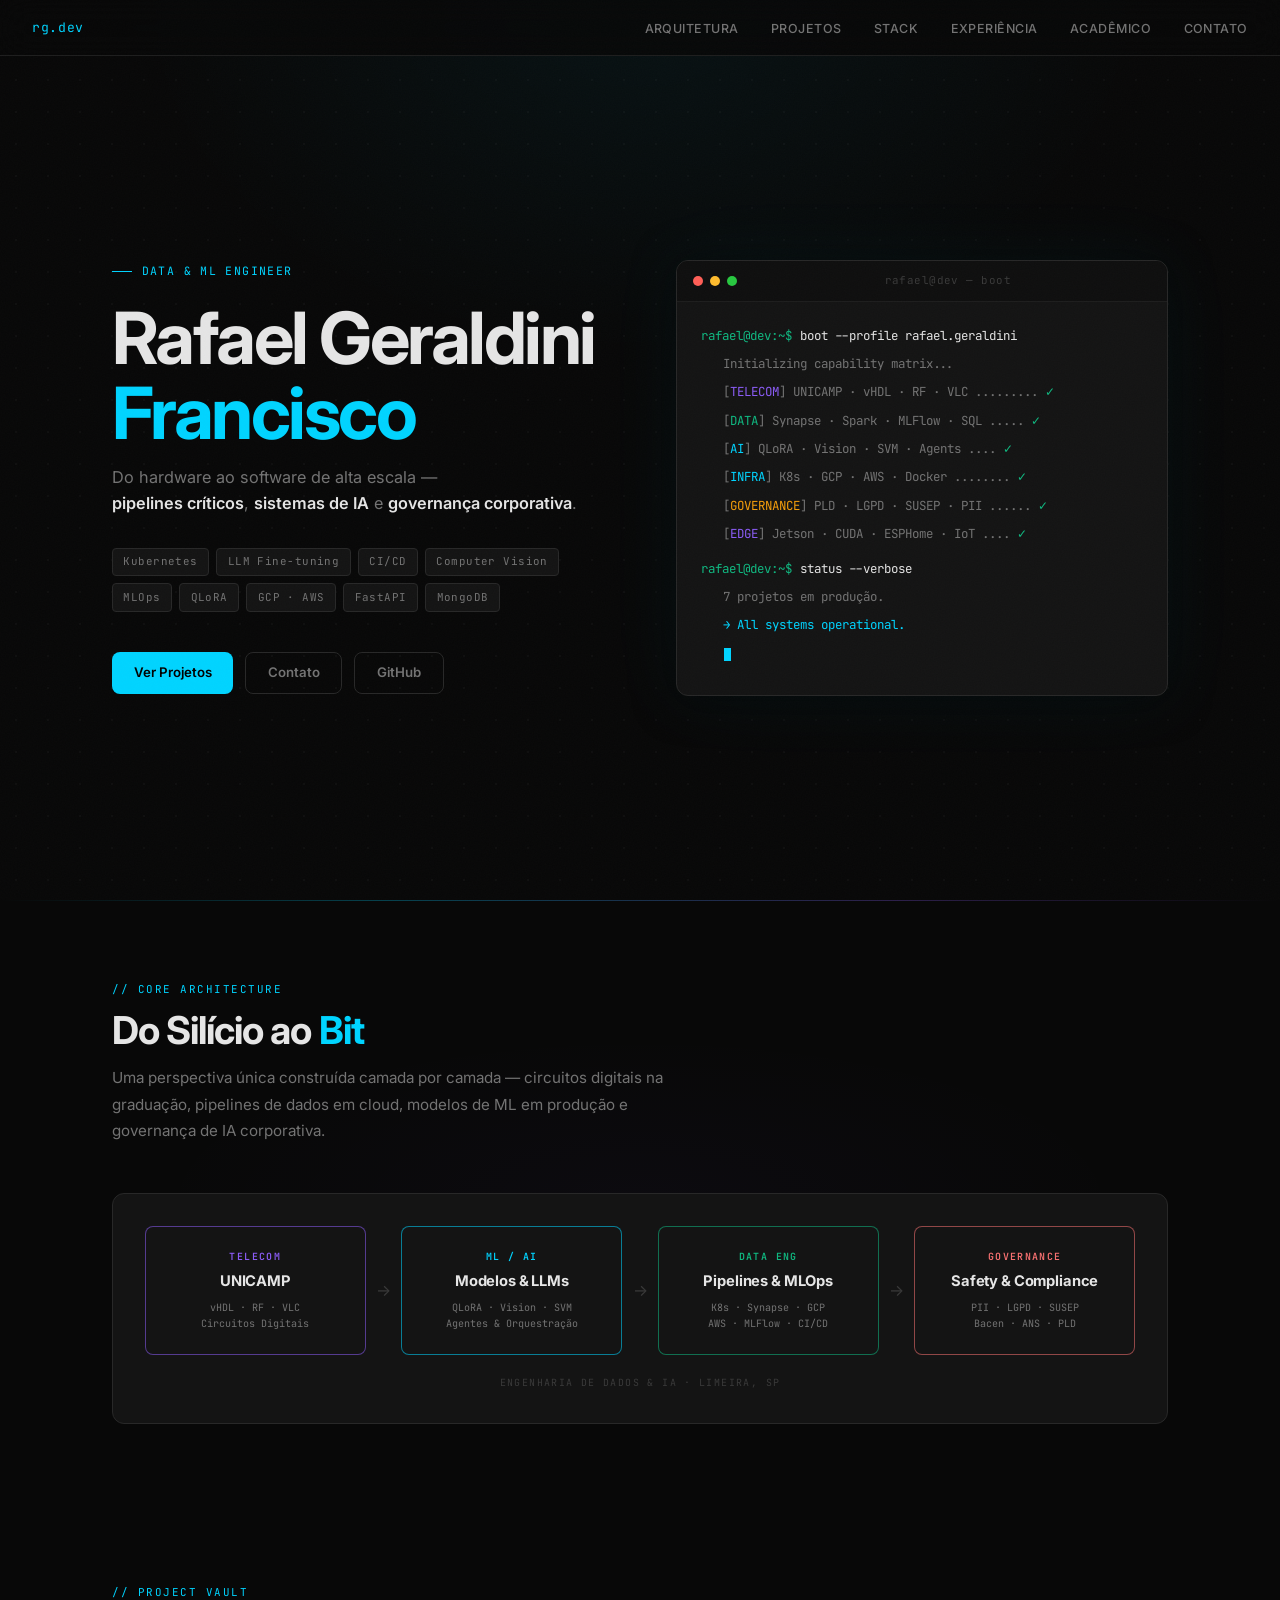
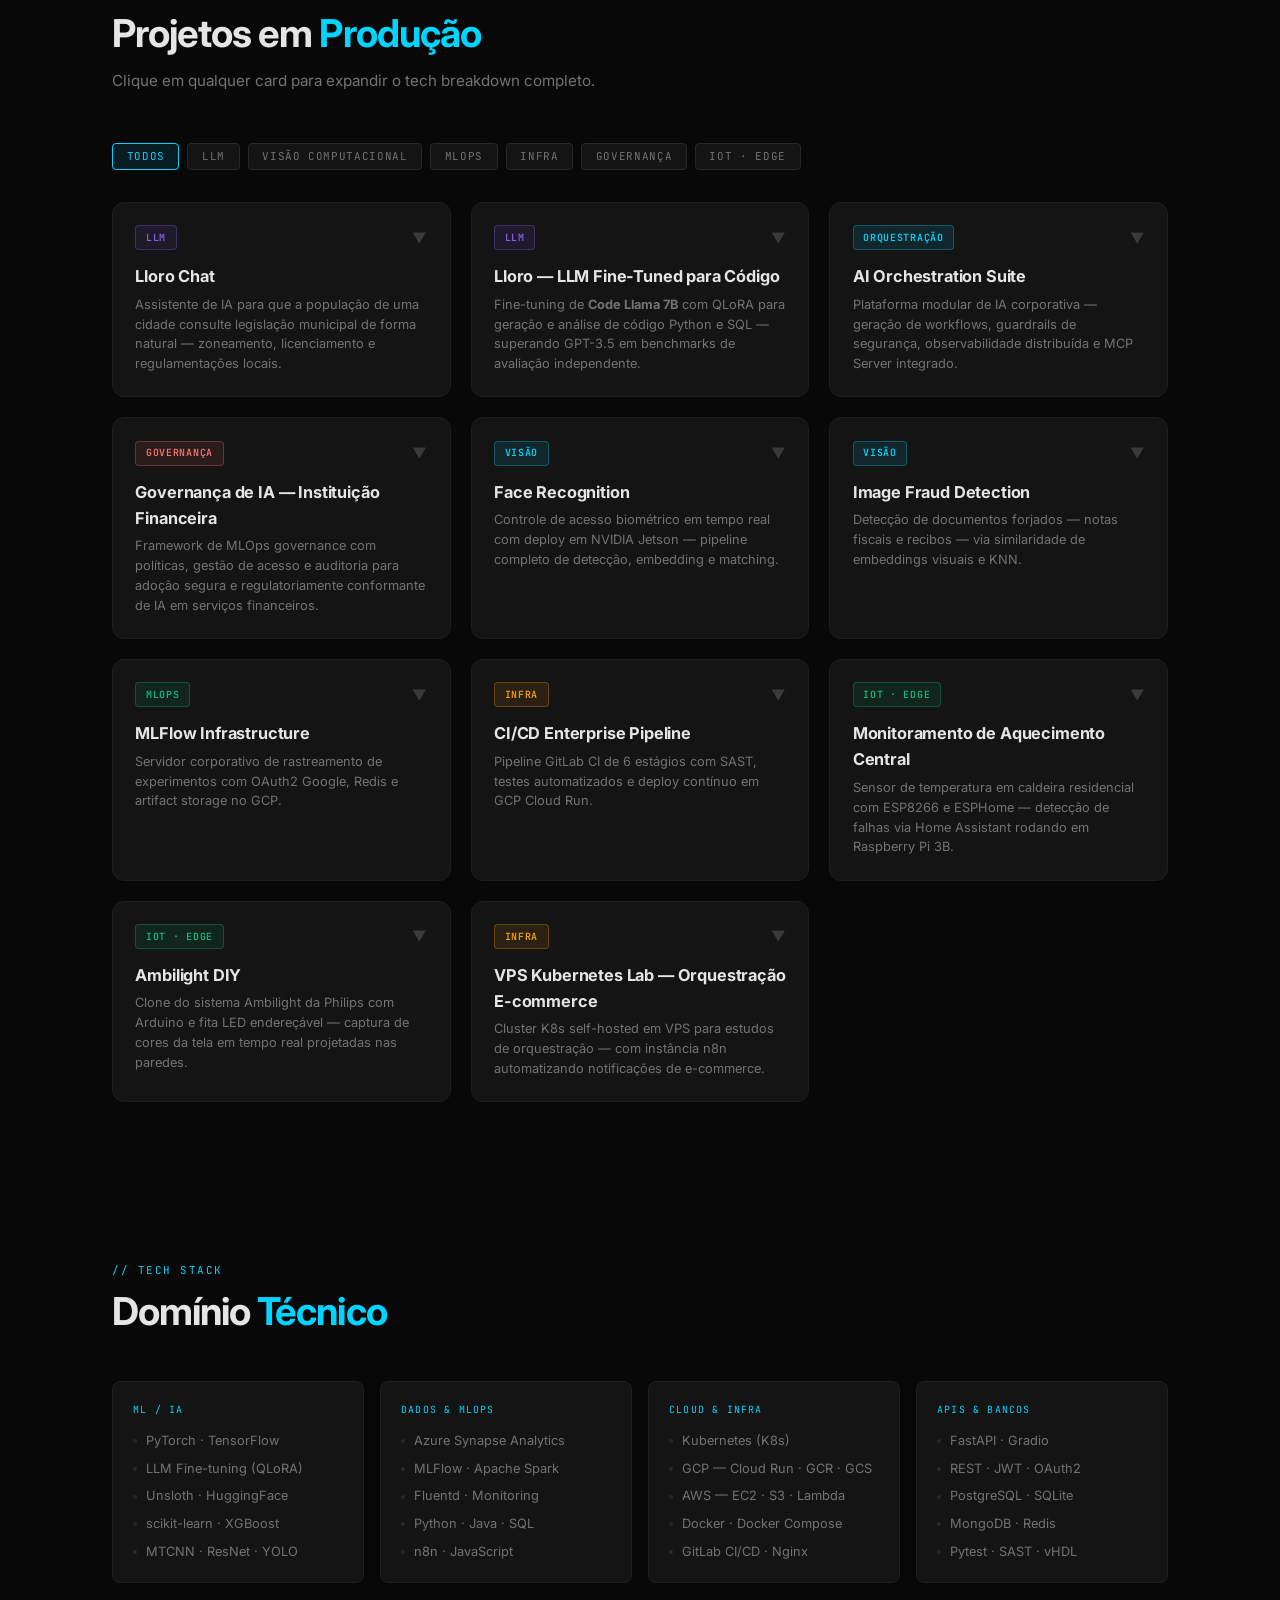
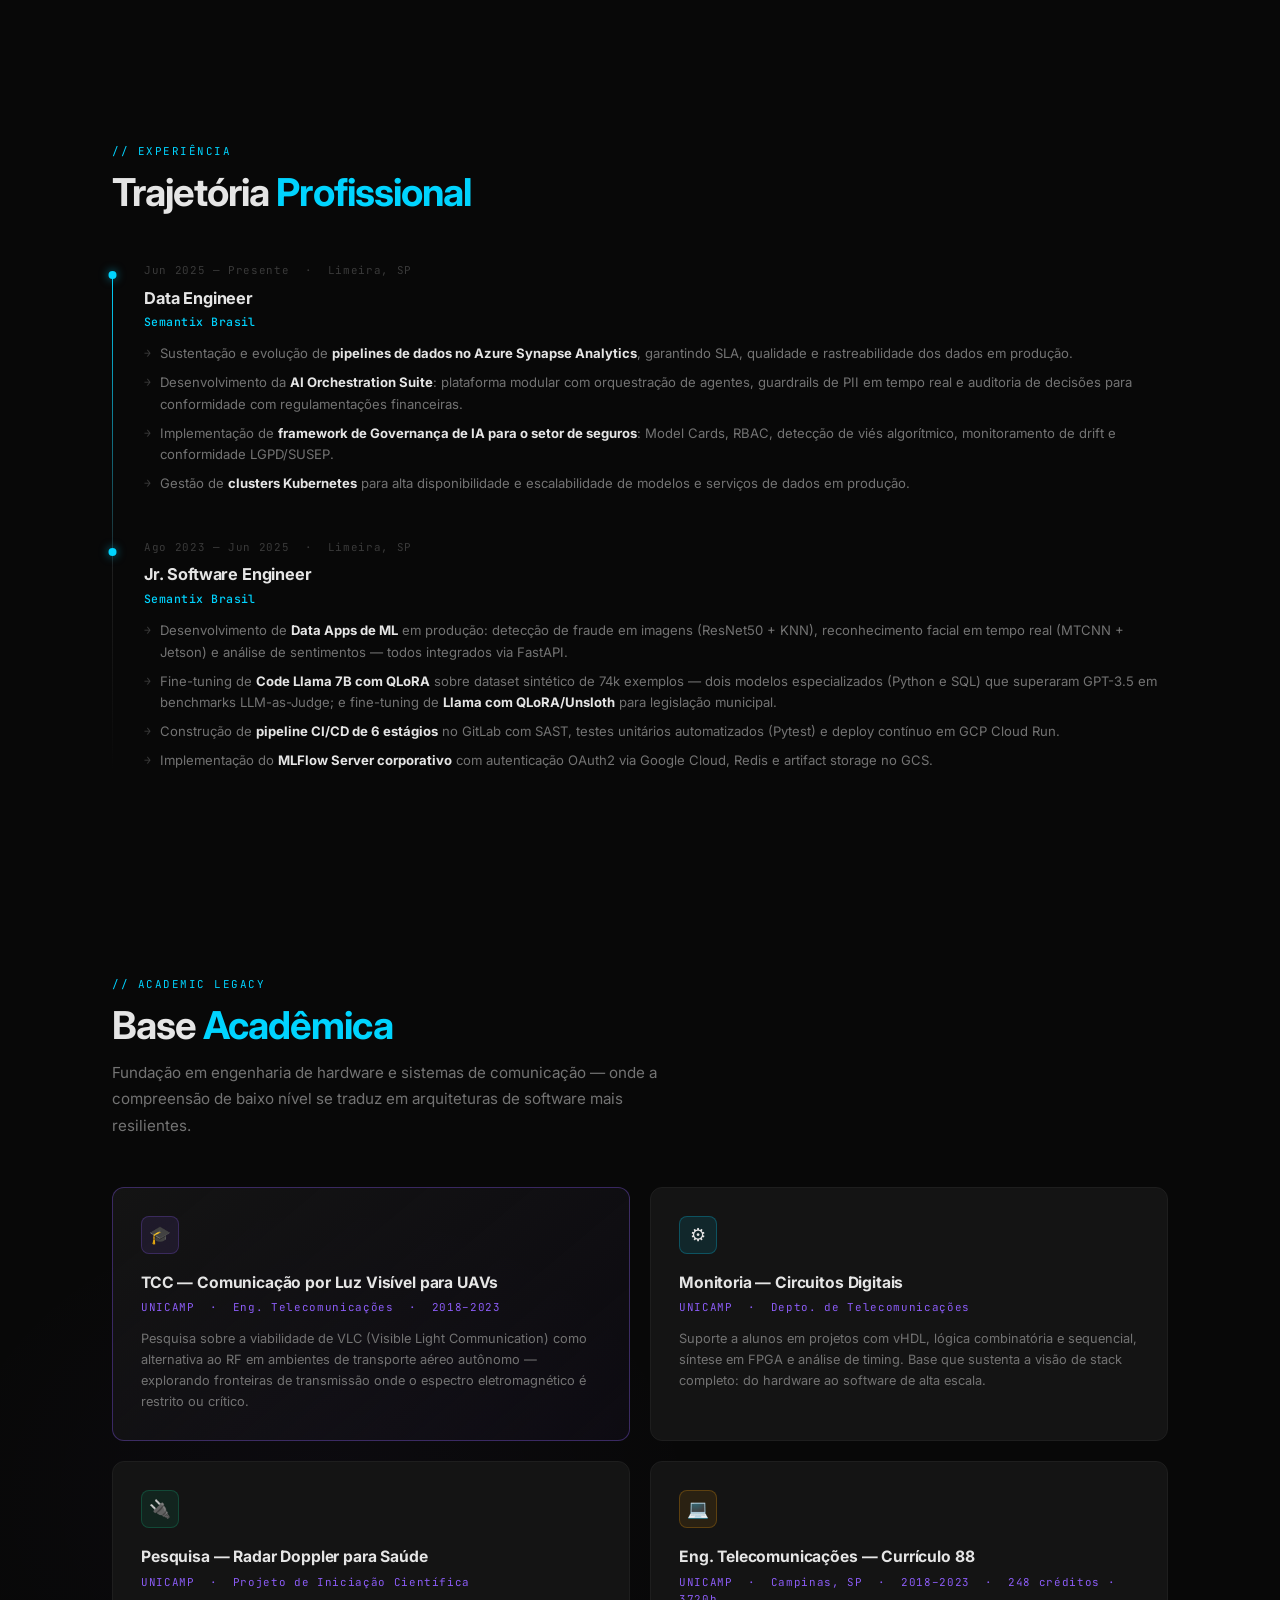
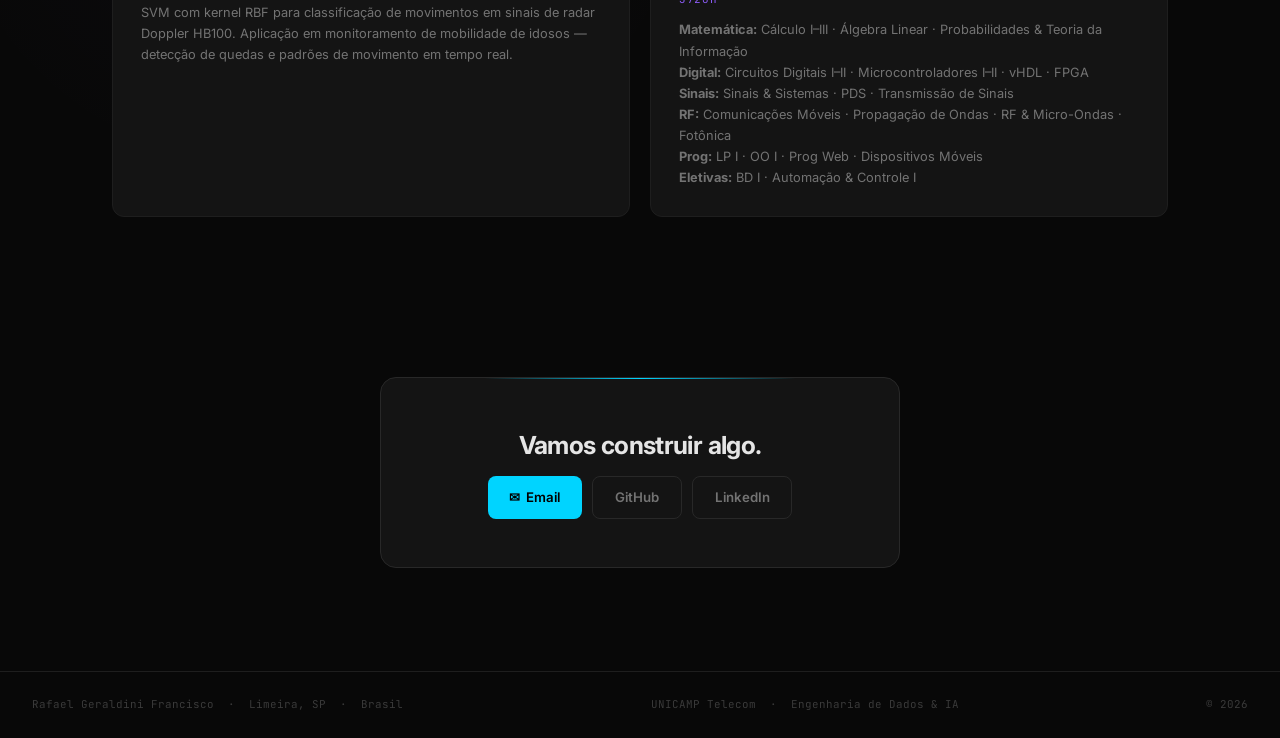
==== commit ebc01c19: "feat: add IoT project cards and update terminal output for new skills" ====
--- a/index.html
+++ b/index.html
@@ -176,6 +176,7 @@
         <button class="filter-btn" data-filter="mlops">MLOps</button>
         <button class="filter-btn" data-filter="infra">Infra</button>
         <button class="filter-btn" data-filter="governanca">Governança</button>
+        <button class="filter-btn" data-filter="iot">IoT · Edge</button>
       </div>
 
       <div class="projects-grid">
@@ -220,6 +221,51 @@
           </div>
         </div>
 
+        <!-- Lloro — Fine-Tuning de Código -->
+        <div class="project-card fade-up" data-category="llm">
+          <button class="project-head" type="button" aria-expanded="false">
+            <div class="project-meta">
+              <span class="badge badge-llm">LLM</span>
+              <span class="card-toggle" aria-hidden="true">&#9660;</span>
+            </div>
+            <h3 class="project-name">Lloro — LLM Fine-Tuned para Código</h3>
+            <p class="project-sub">Fine-tuning de <strong>Code Llama 7B</strong> com QLoRA para geração e análise de
+              código Python e SQL — superando GPT-3.5 em benchmarks de avaliação independente.</p>
+          </button>
+          <div class="project-body" aria-hidden="true">
+            <div class="project-body-inner">
+              <div>
+                <p class="bd-label">Duas Variantes</p>
+                <p class="bd-text">
+                  <strong>Lloro Python</strong> — geração e análise de código Python: <strong>97,95% LLM-as-Judge</strong>
+                  (GPT-3.5: 94,29%) · CodeBERT-F1 <strong>0,9131</strong><br>
+                  <strong>Lloro SQL</strong> — text-to-SQL em dialect corporativo: <strong>71,33% LLM-as-Judge</strong>
+                  (GPT-3.5 Turbo: 67,52%) · CodeBERT-F1 <strong>0,9459</strong>
+                </p>
+              </div>
+              <div>
+                <p class="bd-label">Dataset Sintético</p>
+                <p class="bd-text"><strong>74.222 exemplos</strong> de treino gerados por pipeline automatizado:
+                  extração de contexto de código-base real → geração de pares instrução/resposta via LLM → filtragem de
+                  qualidade → dataset estruturado para fine-tuning supervisionado.</p>
+              </div>
+              <div>
+                <p class="bd-label">Treinamento</p>
+                <p class="bd-text">QLoRA 4-bit com LoRA rank-16 em <strong>NVIDIA A100 40 GB</strong>. Fev–Abr 2024.
+                  Avaliação tripla: LLM-as-Judge, CodeBERT-F1 e execução funcional de código.</p>
+              </div>
+              <div>
+                <p class="bd-label">Stack Técnica</p>
+                <div class="chip-row">
+                  <span class="chip">Code Llama 7B</span><span class="chip">QLoRA</span><span class="chip">PEFT</span>
+                  <span class="chip">HuggingFace</span><span class="chip">vLLM</span><span class="chip">CodeBERT</span>
+                  <span class="chip">A100 40GB</span><span class="chip">Python</span>
+                </div>
+              </div>
+            </div>
+          </div>
+        </div>
+
         <!-- AI Orchestration Suite -->
         <div class="project-card fade-up" data-category="llm governanca">
           <button class="project-head" type="button" aria-expanded="false">
@@ -228,80 +274,86 @@
               <span class="card-toggle" aria-hidden="true">&#9660;</span>
             </div>
             <h3 class="project-name">AI Orchestration Suite</h3>
-            <p class="project-sub">Plataforma modular de IA corporativa com orquestração de agentes, guardrails de
-              segurança e controle de fluxo de dados entre serviços.</p>
+            <p class="project-sub">Plataforma modular de IA corporativa — geração de workflows, guardrails de segurança,
+              observabilidade distribuída e MCP Server integrado.</p>
           </button>
           <div class="project-body" aria-hidden="true">
             <div class="project-body-inner">
               <div>
                 <p class="bd-label">Módulos</p>
                 <p class="bd-text">
-                  <strong>Orquestração</strong> — gerencia o ciclo de vida e comunicação entre agentes de IA ·
-                  <strong>Segurança</strong> — guardrails com detecção e mascaramento de PII em tempo real ·
-                  <strong>Fluxo de Dados</strong> — controle e rastreabilidade do pipeline entre serviços de IA.
+                  <strong>Gerador de Workflows</strong> — constrói fluxos LLM com catálogo de conectores, detecção de
+                  ambiguidade em prompts e continuidade de sessão entre agentes<br>
+                  <strong>Engine de Guardrails</strong> — NER via Transformers+spaCy, Regex, Moderação, detecção de
+                  Jailbreak e Prompt Injection, SDK de Blocking/Masking de PII em tempo real<br>
+                  <strong>Observabilidade</strong> — stack Loki + MongoDB + Fluentd, rastreamento distribuído de
+                  chamadas entre agentes e sistema de alertas<br>
+                  <strong>Web Search</strong> — roteador multi-provider: Tavily · Exa · DuckDuckGo · SerpAPI<br>
+                  <strong>MCP Server</strong> — protocolo de contexto para integração com agentes externos
                 </p>
               </div>
               <div>
                 <p class="bd-label">Diferencial</p>
-                <p class="bd-text">Auditoria completa de todas as decisões tomadas por agentes, com conformidade a
-                  regulamentações financeiras (PLD, Bacen, ANS) e trilhas de log imutáveis.</p>
-              </div>
-              <div>
-                <p class="bd-label">Stack Técnica</p>
-                <div class="chip-row">
-                  <span class="chip">Python</span><span class="chip">FastAPI</span><span class="chip">n8n</span>
-                  <span class="chip">LLM Guardrails</span><span class="chip">PII Detection</span><span
-                    class="chip">Audit Logs</span>
-                  <span class="chip">JavaScript</span>
-                </div>
-              </div>
-            </div>
-          </div>
-        </div>
-
-        <!-- AI Governance Insurance -->
+                <p class="bd-text">Auditoria completa de todas as decisões tomadas por agentes, detecção de PII em tempo
+                  real com mascaramento antes de qualquer chamada a LLM externo, conformidade a PLD e LGPD com trilhas
+                  de log imutáveis.</p>
+              </div>
+              <div>
+                <p class="bd-label">Stack Técnica</p>
+                <div class="chip-row">
+                  <span class="chip">Python</span><span class="chip">FastAPI</span><span class="chip">spaCy</span>
+                  <span class="chip">Transformers</span><span class="chip">Loki</span><span class="chip">MongoDB</span>
+                  <span class="chip">Fluentd</span><span class="chip">MCP</span><span class="chip">JavaScript</span>
+                </div>
+              </div>
+            </div>
+          </div>
+        </div>
+
+        <!-- AI Governance -->
         <div class="project-card fade-up" data-category="governanca">
           <button class="project-head" type="button" aria-expanded="false">
             <div class="project-meta">
               <span class="badge badge-govern">Governança</span>
               <span class="card-toggle" aria-hidden="true">&#9660;</span>
             </div>
-            <h3 class="project-name">Governança de IA — Seguros</h3>
-            <p class="project-sub">Framework de políticas, gestão de acesso e auditoria para institucionalização segura
-              de IA em uma seguradora.</p>
+            <h3 class="project-name">Governança de IA — Instituição Financeira</h3>
+            <p class="project-sub">Framework de MLOps governance com políticas, gestão de acesso e auditoria para
+              adoção segura e regulatoriamente conformante de IA em serviços financeiros.</p>
           </button>
           <div class="project-body" aria-hidden="true">
             <div class="project-body-inner">
               <div>
                 <p class="bd-label">Contexto</p>
-                <p class="bd-text">Uma seguradora precisava adotar IA em processos críticos de
-                  <strong>underwriting</strong>, <strong>precificação</strong> e <strong>análise de sinistros</strong>
-                  de forma responsável, rastreável e em conformidade com LGPD e circulares da SUSEP.</p>
+                <p class="bd-text">Uma instituição financeira precisava formalizar o ciclo de vida de modelos de IA em
+                  produção — de aprovação até monitoramento contínuo — em conformidade com <strong>PLD</strong>,
+                  <strong>LGPD</strong> e diretrizes do <strong>BACEN</strong> sobre uso responsável de algoritmos em
+                  decisões de crédito e risco.
+                </p>
               </div>
               <div>
                 <p class="bd-label">Entregáveis</p>
                 <p class="bd-text">
-                  · Mapeamento de riscos e criação de <strong>Model Cards</strong> para todos os algoritmos em
+                  · Mapeamento de riscos e criação de <strong>Model Cards</strong> para todos os modelos em
                   produção<br>
                   · <strong>RBAC granular</strong> com políticas de acesso segmentadas por time e nível de risco<br>
-                  · Pipeline de monitoramento de <strong>concept drift</strong> com alertas automáticos<br>
-                  · Processo de validação de <strong>viés algorítmico</strong> pré-deploy<br>
-                  · Trilhas de auditoria para decisões automatizadas de alto impacto
+                  · Pipeline de monitoramento de <strong>concept drift</strong> e data drift com alertas automáticos<br>
+                  · Processo de validação de <strong>viés algorítmico</strong> pré-deploy com relatório de equidade<br>
+                  · Trilhas de auditoria imutáveis para decisões automatizadas de alto impacto
                 </p>
               </div>
               <div>
                 <p class="bd-label">Stack Técnica</p>
                 <div class="chip-row">
-                  <span class="chip">Python</span><span class="chip">FastAPI</span><span class="chip">MLFlow</span>
-                  <span class="chip">RBAC</span><span class="chip">Bias Detection</span><span class="chip">Model
-                    Cards</span>
-                  <span class="chip">LGPD</span><span class="chip">SUSEP</span><span class="chip">PostgreSQL</span>
+                  <span class="chip">Python</span><span class="chip">MLFlow</span><span class="chip">RBAC</span>
+                  <span class="chip">Bias Detection</span><span class="chip">Model Cards</span>
+                  <span class="chip">PLD</span><span class="chip">LGPD</span><span class="chip">PostgreSQL</span>
                 </div>
               </div>
               <div>
                 <p class="bd-label">Impacto</p>
                 <p class="bd-text">Redução de risco regulatório, visibilidade completa sobre o ciclo de vida dos modelos
-                  e processos formais de revisão humana para decisões de alto impacto ao segurado.</p>
+                  e processos formais de revisão humana para decisões automatizadas de alto impacto ao cliente.</p>
               </div>
             </div>
           </div>
@@ -368,7 +420,8 @@
                 <p class="bd-label">Abordagem</p>
                 <p class="bd-text">Extração de features com <strong>ResNet50</strong>, normalização por
                   <strong>histogram matching</strong> (scikit-image) e busca <strong>KNN</strong> no espaço de
-                  embeddings com StandardScaler. Múltiplas métricas: FSIM, SSIM, RMSE, UIQ.</p>
+                  embeddings com StandardScaler. Múltiplas métricas: FSIM, SSIM, RMSE, UIQ.
+                </p>
               </div>
               <div>
                 <p class="bd-label">API</p>
@@ -471,6 +524,118 @@
                   <span class="chip">GitLab CI</span><span class="chip">DinD</span><span class="chip">Pytest</span>
                   <span class="chip">Cloud Run</span><span class="chip">GCR</span><span class="chip">gcloud
                     CLI</span><span class="chip">SAST</span>
+                </div>
+              </div>
+            </div>
+          </div>
+        </div>
+
+        <!-- Water Heating Monitor -->
+        <div class="project-card fade-up" data-category="iot">
+          <button class="project-head" type="button" aria-expanded="false">
+            <div class="project-meta">
+              <span class="badge badge-iot">IoT · Edge</span>
+              <span class="card-toggle" aria-hidden="true">&#9660;</span>
+            </div>
+            <h3 class="project-name">Monitoramento de Aquecimento Central</h3>
+            <p class="project-sub">Sensor de temperatura em caldeira residencial com ESP8266 e ESPHome — detecção de
+              falhas via Home Assistant rodando em Raspberry Pi 3B.</p>
+          </button>
+          <div class="project-body" aria-hidden="true">
+            <div class="project-body-inner">
+              <div>
+                <p class="bd-label">Problema</p>
+                <p class="bd-text">Identificar falhas silenciosas na caldeira do sistema de aquecimento de água central
+                  antes que causem interrupção de serviço — sem depender de manutenção reativa.</p>
+              </div>
+              <div>
+                <p class="bd-label">Arquitetura</p>
+                <p class="bd-text">Sonda <strong>DS18B20</strong> → <strong>ESP8266</strong> com firmware
+                  <strong>ESPHome</strong> (MQTT over Wi-Fi) → <strong>Home Assistant</strong> (automações e alertas)
+                  hospedado em <strong>Raspberry Pi 3B</strong> local.</p>
+              </div>
+              <div>
+                <p class="bd-label">Funcionalidades</p>
+                <p class="bd-text">Dashboard de temperatura em tempo real · Alertas automáticos por anomalia de leitura
+                  · Histórico de séries temporais · Detecção de falha por threshold configurável.</p>
+              </div>
+              <div>
+                <p class="bd-label">Stack Técnica</p>
+                <div class="chip-row">
+                  <span class="chip">ESP8266</span><span class="chip">ESPHome</span>
+                  <span class="chip">Home Assistant</span><span class="chip">Raspberry Pi 3B</span>
+                  <span class="chip">MQTT</span><span class="chip">DS18B20</span>
+                </div>
+              </div>
+            </div>
+          </div>
+        </div>
+
+        <!-- Ambilight DIY -->
+        <div class="project-card fade-up" data-category="iot">
+          <button class="project-head" type="button" aria-expanded="false">
+            <div class="project-meta">
+              <span class="badge badge-iot">IoT · Edge</span>
+              <span class="card-toggle" aria-hidden="true">&#9660;</span>
+            </div>
+            <h3 class="project-name">Ambilight DIY</h3>
+            <p class="project-sub">Clone do sistema Ambilight da Philips com Arduino e fita LED endereçável — captura
+              de cores da tela em tempo real projetadas nas paredes.</p>
+          </button>
+          <div class="project-body" aria-hidden="true">
+            <div class="project-body-inner">
+              <div>
+                <p class="bd-label">Como Funciona</p>
+                <p class="bd-text">Software de captura (host) amostra as bordas do frame em tempo real, computa a cor
+                  média por região e envia os valores RGB via serial USB ao <strong>Arduino</strong>, que controla cada
+                  LED da fita <strong>WS2812B</strong> individualmente via protocolo endereçável.</p>
+              </div>
+              <div>
+                <p class="bd-label">Resultado</p>
+                <p class="bd-text">Latência perceptível &lt; 50 ms · Suporte a múltiplos perfis de layout por posição
+                  da fita (superior, lateral, inferior) · Extensível para múltiplos segmentos independentes.</p>
+              </div>
+              <div>
+                <p class="bd-label">Stack Técnica</p>
+                <div class="chip-row">
+                  <span class="chip">Arduino</span><span class="chip">WS2812B</span><span class="chip">FastLED</span>
+                  <span class="chip">Serial USB</span><span class="chip">C++</span>
+                </div>
+              </div>
+            </div>
+          </div>
+        </div>
+
+        <!-- VPS K8s Lab + n8n -->
+        <div class="project-card fade-up" data-category="infra">
+          <button class="project-head" type="button" aria-expanded="false">
+            <div class="project-meta">
+              <span class="badge badge-infra">Infra</span>
+              <span class="card-toggle" aria-hidden="true">&#9660;</span>
+            </div>
+            <h3 class="project-name">VPS Kubernetes Lab — Orquestração E-commerce</h3>
+            <p class="project-sub">Cluster K8s self-hosted em VPS para estudos de orquestração — com instância n8n
+              automatizando notificações de e-commerce.</p>
+          </button>
+          <div class="project-body" aria-hidden="true">
+            <div class="project-body-inner">
+              <div>
+                <p class="bd-label">Infraestrutura</p>
+                <p class="bd-text">VPS Linux com cluster <strong>Kubernetes</strong> single-node — ambiente deliberadamente
+                  não gerenciado para estudar os primitivos K8s (deployments, services, ingress, secrets) sem
+                  abstração de cloud provider.</p>
+              </div>
+              <div>
+                <p class="bd-label">Aplicação — Notificações E-commerce</p>
+                <p class="bd-text"><strong>n8n</strong> hospedado no cluster para orquestrar notificações de eventos do
+                  e-commerce: confirmação de pedido, atualização de rastreio e alertas de status — integrando webhooks
+                  do e-commerce com múltiplos canais de notificação.</p>
+              </div>
+              <div>
+                <p class="bd-label">Stack Técnica</p>
+                <div class="chip-row">
+                  <span class="chip">Kubernetes</span><span class="chip">n8n</span><span class="chip">VPS Linux</span>
+                  <span class="chip">Docker</span><span class="chip">Nginx Ingress</span><span class="chip">Webhooks</span>
                 </div>
               </div>
             </div>
@@ -573,8 +738,7 @@
             <li>Desenvolvimento de <strong>Data Apps de ML</strong> em produção: detecção de fraude em imagens (ResNet50
               + KNN), reconhecimento facial em tempo real (MTCNN + Jetson) e análise de sentimentos — todos integrados
               via FastAPI.</li>
-            <li>Fine-tuning de <strong>LLM Llama com QLoRA/Unsloth</strong> para domínio de legislação municipal, com
-              interface de linguagem natural acessível ao público geral.</li>
+            <li>Fine-tuning de <strong>Code Llama 7B com QLoRA</strong> sobre dataset sintético de 74k exemplos — dois modelos especializados (Python e SQL) que superaram GPT-3.5 em benchmarks LLM-as-Judge; e fine-tuning de <strong>Llama com QLoRA/Unsloth</strong> para legislação municipal.</li>
             <li>Construção de <strong>pipeline CI/CD de 6 estágios</strong> no GitLab com SAST, testes unitários
               automatizados (Pytest) e deploy contínuo em GCP Cloud Run.</li>
             <li>Implementação do <strong>MLFlow Server corporativo</strong> com autenticação OAuth2 via Google Cloud,
@@ -628,11 +792,16 @@
 
         <div class="academic-card fade-up">
           <div class="ac-icon icon-amber">&#128187;</div>
-          <h3 class="ac-title">Eng. Telecomunicações</h3>
-          <p class="ac-institution">UNICAMP &nbsp;·&nbsp; Campinas, SP &nbsp;·&nbsp; 2018–2023</p>
-          <p class="ac-desc">Graduação cobrindo circuitos analógicos e digitais, processamento de sinais, sistemas RF,
-            protocolos de comunicação e programação embarcada — fundação que diferencia a perspectiva de engenharia em
-            sistemas complexos.</p>
+          <h3 class="ac-title">Eng. Telecomunicações &mdash; Currículo 88</h3>
+          <p class="ac-institution">UNICAMP &nbsp;·&nbsp; Campinas, SP &nbsp;·&nbsp; 2018–2023 &nbsp;·&nbsp; 248 créditos · 3720h</p>
+          <p class="ac-desc">
+            <strong>Matemática:</strong> Cálculo I–III · Álgebra Linear · Probabilidades &amp; Teoria da Informação<br>
+            <strong>Digital:</strong> Circuitos Digitais I–II · Microcontroladores I–II · vHDL · FPGA<br>
+            <strong>Sinais:</strong> Sinais &amp; Sistemas · PDS · Transmissão de Sinais<br>
+            <strong>RF:</strong> Comunicações Móveis · Propagação de Ondas · RF &amp; Micro-Ondas · Fotônica<br>
+            <strong>Prog:</strong> LP I · OO I · Prog Web · Dispositivos Móveis<br>
+            <strong>Eletivas:</strong> BD I · Automação &amp; Controle I
+          </p>
         </div>
 
       </div>
@@ -644,10 +813,6 @@
     <div class="container">
       <div class="contact-card fade-up">
         <h2 class="contact-title" id="contact-title">Vamos construir algo.</h2>
-        <p class="contact-sub">
-          Disponível para projetos de dados, MLOps, sistemas de visão computacional
-          e consultoria em governança de IA.
-        </p>
         <div class="contact-links">
           <a href="mailto:rafael.gfrancisco@outlook.com" class="btn btn-primary">
             &#9993;&nbsp; Email
--- a/css/components.css
+++ b/css/components.css
@@ -230,6 +230,7 @@
 .badge-infra    { background: var(--amber-dim);  color: var(--amber);  border: 1px solid rgba(245,158,11,0.3); }
 .badge-govern   { background: var(--red-dim);    color: var(--red);    border: 1px solid rgba(248,113,113,0.3); }
 .badge-orch     { background: var(--cyan-dim);   color: var(--cyan);   border: 1px solid rgba(0,212,255,0.3); }
+.badge-iot      { background: var(--green-dim);  color: var(--green);  border: 1px solid rgba(16,185,129,0.3); }
 
 .card-toggle {
   color: var(--text-faint);
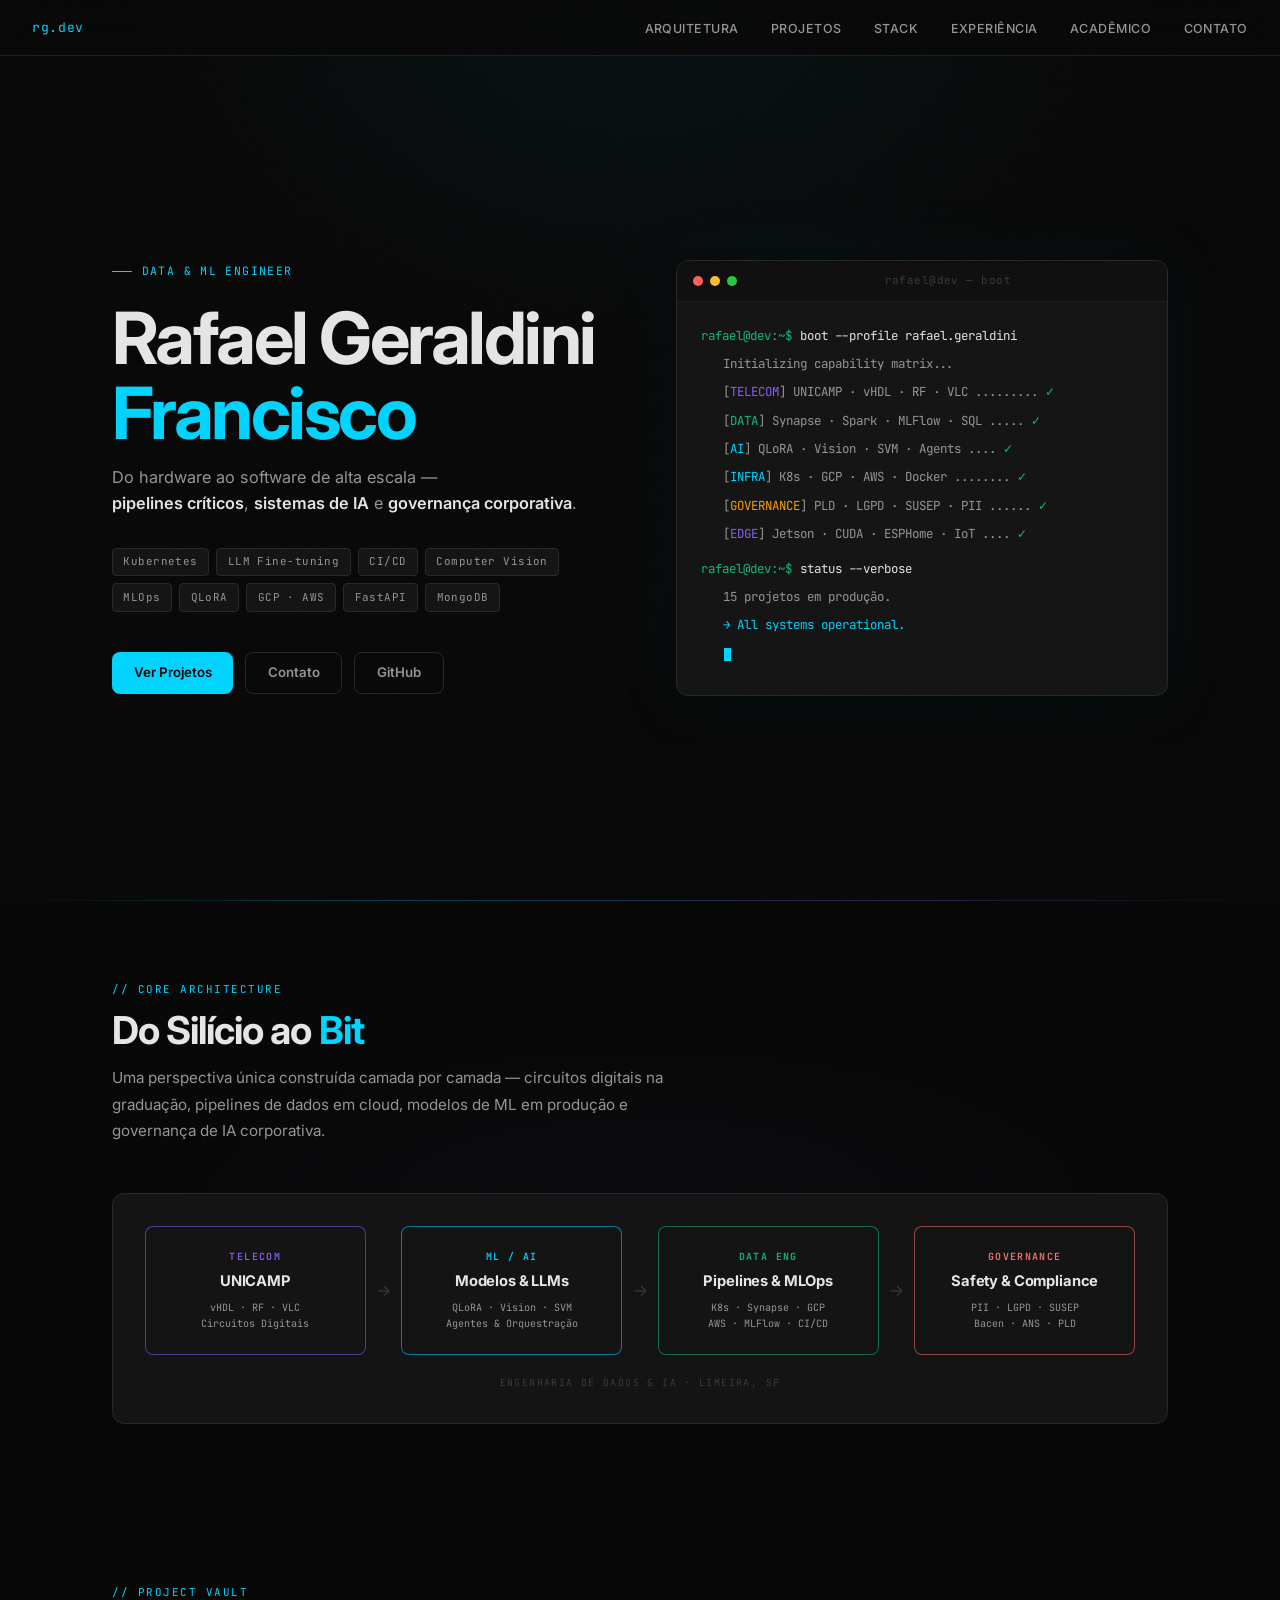
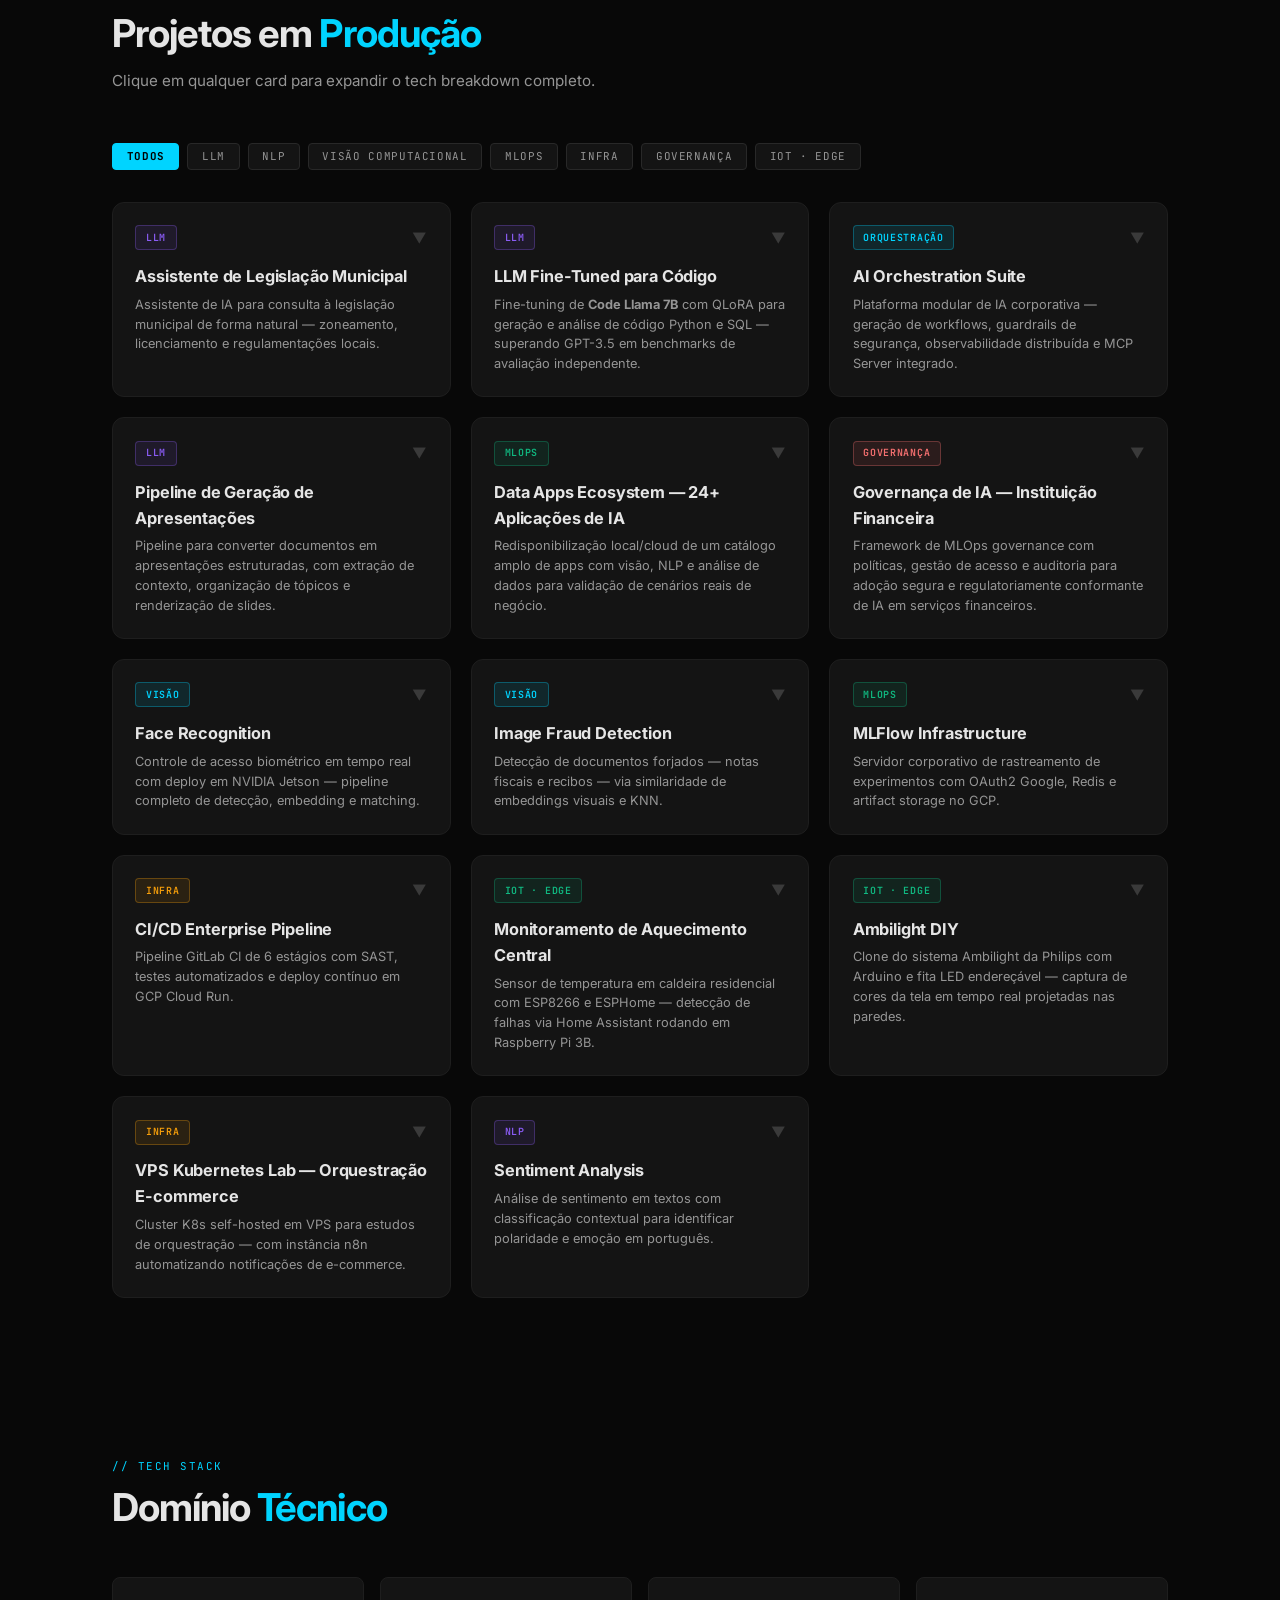
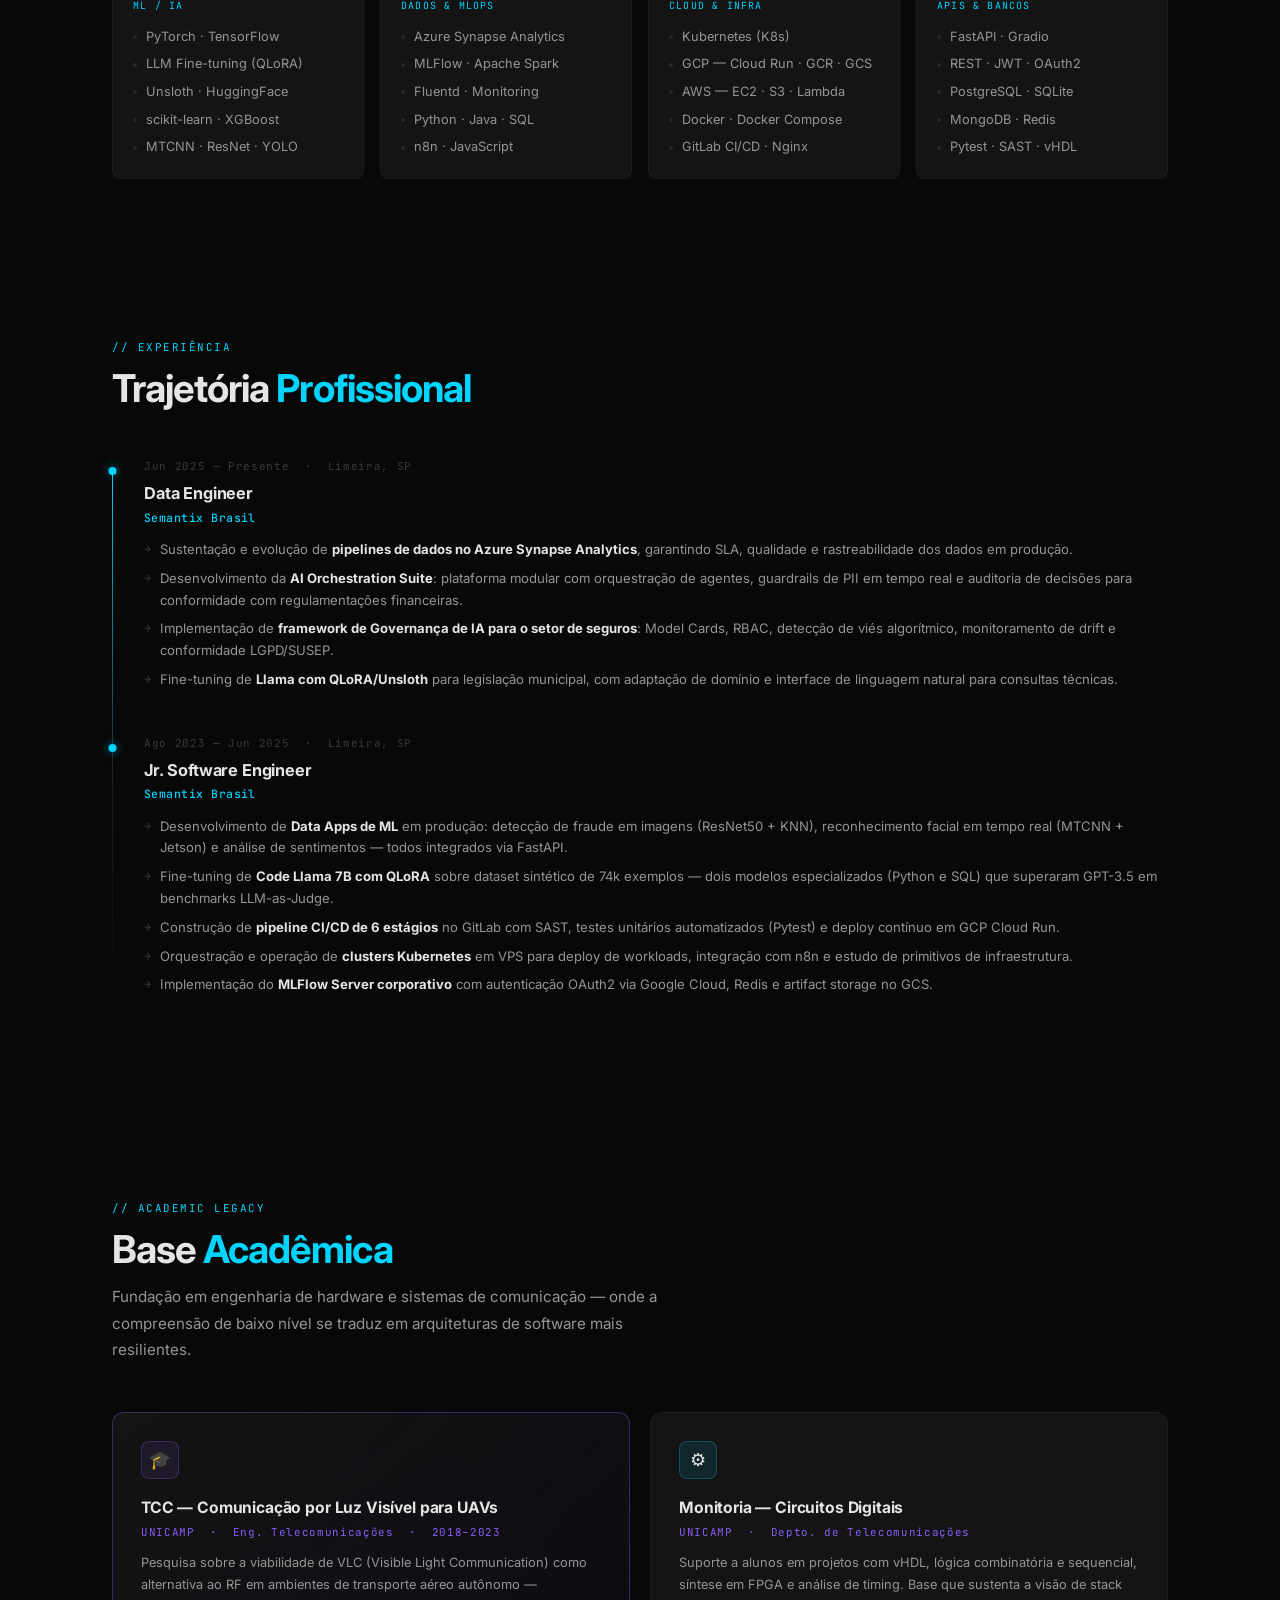
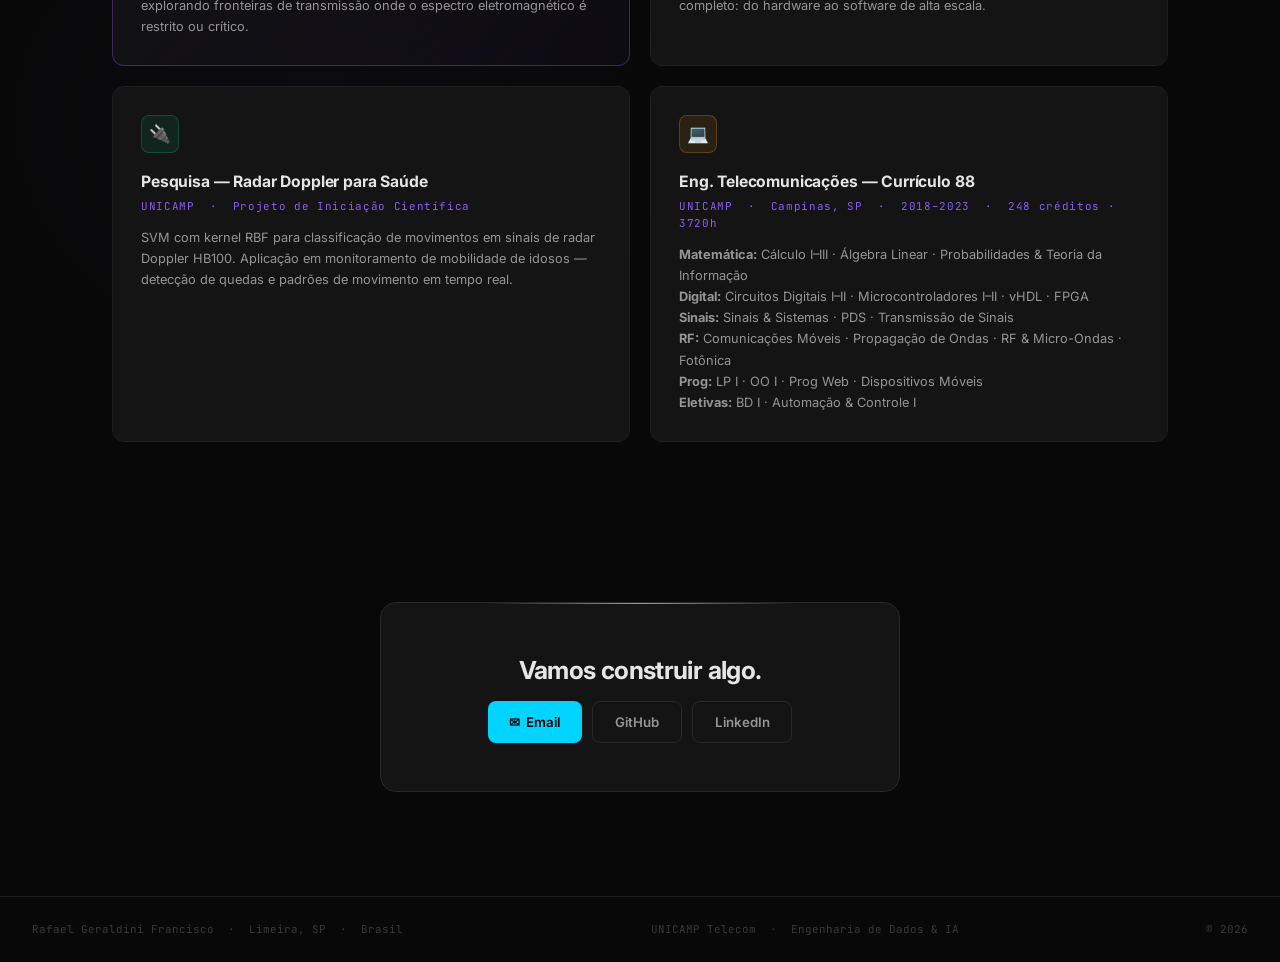
==== commit 4dd39915: "feat: update project details and enhance terminal output for improved clarity" ====
--- a/index.html
+++ b/index.html
@@ -172,6 +172,7 @@
       <div class="filter-bar fade-up" aria-label="Filtrar projetos por categoria">
         <button class="filter-btn active" data-filter="todos">Todos</button>
         <button class="filter-btn" data-filter="llm">LLM</button>
+        <button class="filter-btn" data-filter="nlp">NLP</button>
         <button class="filter-btn" data-filter="visao">Visão Computacional</button>
         <button class="filter-btn" data-filter="mlops">MLOps</button>
         <button class="filter-btn" data-filter="infra">Infra</button>
@@ -181,16 +182,16 @@
 
       <div class="projects-grid">
 
-        <!-- Lloro Chat -->
+        <!-- Legislação Municipal Chat -->
         <div class="project-card fade-up" data-category="llm">
           <button class="project-head" type="button" aria-expanded="false">
             <div class="project-meta">
               <span class="badge badge-llm">LLM</span>
               <span class="card-toggle" aria-hidden="true">&#9660;</span>
             </div>
-            <h3 class="project-name">Lloro Chat</h3>
-            <p class="project-sub">Assistente de IA para que a população de uma cidade consulte legislação municipal de
-              forma natural — zoneamento, licenciamento e regulamentações locais.</p>
+            <h3 class="project-name">Assistente de Legislação Municipal</h3>
+            <p class="project-sub">Assistente de IA para consulta à legislação municipal de forma natural —
+              zoneamento, licenciamento e regulamentações locais.</p>
           </button>
           <div class="project-body" aria-hidden="true">
             <div class="project-body-inner">
@@ -221,14 +222,14 @@
           </div>
         </div>
 
-        <!-- Lloro — Fine-Tuning de Código -->
+        <!-- Fine-tuning de Código -->
         <div class="project-card fade-up" data-category="llm">
           <button class="project-head" type="button" aria-expanded="false">
             <div class="project-meta">
               <span class="badge badge-llm">LLM</span>
               <span class="card-toggle" aria-hidden="true">&#9660;</span>
             </div>
-            <h3 class="project-name">Lloro — LLM Fine-Tuned para Código</h3>
+            <h3 class="project-name">LLM Fine-Tuned para Código</h3>
             <p class="project-sub">Fine-tuning de <strong>Code Llama 7B</strong> com QLoRA para geração e análise de
               código Python e SQL — superando GPT-3.5 em benchmarks de avaliação independente.</p>
           </button>
@@ -237,9 +238,11 @@
               <div>
                 <p class="bd-label">Duas Variantes</p>
                 <p class="bd-text">
-                  <strong>Lloro Python</strong> — geração e análise de código Python: <strong>97,95% LLM-as-Judge</strong>
+                  <strong>Modelo Python Fine-Tuned</strong> — geração e análise de código Python: <strong>97,95%
+                    LLM-as-Judge</strong>
                   (GPT-3.5: 94,29%) · CodeBERT-F1 <strong>0,9131</strong><br>
-                  <strong>Lloro SQL</strong> — text-to-SQL em dialect corporativo: <strong>71,33% LLM-as-Judge</strong>
+                  <strong>Modelo SQL Fine-Tuned</strong> — text-to-SQL em dialect corporativo: <strong>71,33%
+                    LLM-as-Judge</strong>
                   (GPT-3.5 Turbo: 67,52%) · CodeBERT-F1 <strong>0,9459</strong>
                 </p>
               </div>
@@ -253,6 +256,13 @@
                 <p class="bd-label">Treinamento</p>
                 <p class="bd-text">QLoRA 4-bit com LoRA rank-16 em <strong>NVIDIA A100 40 GB</strong>. Fev–Abr 2024.
                   Avaliação tripla: LLM-as-Judge, CodeBERT-F1 e execução funcional de código.</p>
+              </div>
+              <div>
+                <p class="bd-label">Disponibilidade &amp; Impacto</p>
+                <p class="bd-text">
+                  Modelos públicos em Hugging Face, compatíveis com API OpenAI via vLLM para deploy corporativo.
+                  Quantização 4-bit reduz custo de memória e acelera inferência em ambientes de produção.
+                </p>
               </div>
               <div>
                 <p class="bd-label">Stack Técnica</p>
@@ -299,11 +309,87 @@
                   de log imutáveis.</p>
               </div>
               <div>
+                <p class="bd-label">Guardrails em Ação</p>
+                <p class="bd-text">Cenário real de proteção: solicitações com padrões de CPF e dados sensíveis são
+                  interceptadas por NER + Regex antes do LLM. O pipeline aplica mascaramento automático e segue com
+                  resposta segura, preservando rastreabilidade para auditoria posterior.</p>
+              </div>
+              <div>
                 <p class="bd-label">Stack Técnica</p>
                 <div class="chip-row">
                   <span class="chip">Python</span><span class="chip">FastAPI</span><span class="chip">spaCy</span>
                   <span class="chip">Transformers</span><span class="chip">Loki</span><span class="chip">MongoDB</span>
                   <span class="chip">Fluentd</span><span class="chip">MCP</span><span class="chip">JavaScript</span>
+                </div>
+              </div>
+            </div>
+          </div>
+        </div>
+
+        <!-- Demo PDF to PPT -->
+        <div class="project-card fade-up" data-category="llm">
+          <button class="project-head" type="button" aria-expanded="false">
+            <div class="project-meta">
+              <span class="badge badge-llm">LLM</span>
+              <span class="card-toggle" aria-hidden="true">&#9660;</span>
+            </div>
+            <h3 class="project-name">Pipeline de Geração de Apresentações</h3>
+            <p class="project-sub">Pipeline para converter documentos em apresentações estruturadas, com extração de
+              contexto, organização de tópicos e renderização de slides.</p>
+          </button>
+          <div class="project-body" aria-hidden="true">
+            <div class="project-body-inner">
+              <div>
+                <p class="bd-label">Contexto</p>
+                <p class="bd-text">Projeto para acelerar construção de documentos estruturados, validado em
+                  múltiplas iterações de arquitetura.</p>
+              </div>
+              <div>
+                <p class="bd-label">Resultado</p>
+                <p class="bd-text">Entrega funcional com extração de parágrafos, geração de questões norteadoras e
+                  renderização inicial de slides. Primeiro protótipo operando com ~9,5 tokens/s em ambiente local.</p>
+              </div>
+              <div>
+                <p class="bd-label">Stack Técnica</p>
+                <div class="chip-row">
+                  <span class="chip">Gemma 2 2B</span><span class="chip">Python</span><span
+                    class="chip">Streamlit</span>
+                  <span class="chip">LLM Prompting</span><span class="chip">PDF Parsing</span>
+                </div>
+              </div>
+            </div>
+          </div>
+        </div>
+
+        <!-- Data Apps Ecosystem -->
+        <div class="project-card fade-up" data-category="mlops visao">
+          <button class="project-head" type="button" aria-expanded="false">
+            <div class="project-meta">
+              <span class="badge badge-mlops">MLOps</span>
+              <span class="card-toggle" aria-hidden="true">&#9660;</span>
+            </div>
+            <h3 class="project-name">Data Apps Ecosystem — 24+ Aplicações de IA</h3>
+            <p class="project-sub">Redisponibilização local/cloud de um catálogo amplo de apps com visão, NLP e
+              análise de dados para validação de cenários reais de negócio.</p>
+          </button>
+          <div class="project-body" aria-hidden="true">
+            <div class="project-body-inner">
+              <div>
+                <p class="bd-label">Cobertura</p>
+                <p class="bd-text">Face recognition, OCR, fraud detection, object counting, summarization, sentiment,
+                  speech-to-text, recommender, segmentation, forecasting e outros módulos aplicados a operações reais.
+                </p>
+              </div>
+              <div>
+                <p class="bd-label">Status de Entrega</p>
+                <p class="bd-text">Apps disponibilizados com trilha de execução local e cloud. Parte dos cenários ficou
+                  condicionada a credenciais externas de API, com fallback documentado para continuidade técnica.</p>
+              </div>
+              <div>
+                <p class="bd-label">Stack Técnica</p>
+                <div class="chip-row">
+                  <span class="chip">FastAPI</span><span class="chip">PyTorch</span><span class="chip">TensorFlow</span>
+                  <span class="chip">Docker Compose</span><span class="chip">GCP</span><span class="chip">AWS</span>
                 </div>
               </div>
             </div>
@@ -552,7 +638,8 @@
                 <p class="bd-label">Arquitetura</p>
                 <p class="bd-text">Sonda <strong>DS18B20</strong> → <strong>ESP8266</strong> com firmware
                   <strong>ESPHome</strong> (MQTT over Wi-Fi) → <strong>Home Assistant</strong> (automações e alertas)
-                  hospedado em <strong>Raspberry Pi 3B</strong> local.</p>
+                  hospedado em <strong>Raspberry Pi 3B</strong> local.
+                </p>
               </div>
               <div>
                 <p class="bd-label">Funcionalidades</p>
@@ -621,7 +708,8 @@
             <div class="project-body-inner">
               <div>
                 <p class="bd-label">Infraestrutura</p>
-                <p class="bd-text">VPS Linux com cluster <strong>Kubernetes</strong> single-node — ambiente deliberadamente
+                <p class="bd-text">VPS Linux com cluster <strong>Kubernetes</strong> single-node — ambiente
+                  deliberadamente
                   não gerenciado para estudar os primitivos K8s (deployments, services, ingress, secrets) sem
                   abstração de cloud provider.</p>
               </div>
@@ -635,7 +723,44 @@
                 <p class="bd-label">Stack Técnica</p>
                 <div class="chip-row">
                   <span class="chip">Kubernetes</span><span class="chip">n8n</span><span class="chip">VPS Linux</span>
-                  <span class="chip">Docker</span><span class="chip">Nginx Ingress</span><span class="chip">Webhooks</span>
+                  <span class="chip">Docker</span><span class="chip">Nginx Ingress</span><span
+                    class="chip">Webhooks</span>
+                </div>
+              </div>
+            </div>
+          </div>
+        </div>
+
+        <!-- Sentiment Analysis -->
+        <div class="project-card fade-up" data-category="nlp">
+          <button class="project-head" type="button" aria-expanded="false">
+            <div class="project-meta">
+              <span class="badge badge-nlp">NLP</span>
+              <span class="card-toggle" aria-hidden="true">&#9660;</span>
+            </div>
+            <h3 class="project-name">Sentiment Analysis</h3>
+            <p class="project-sub">Análise de sentimento em textos com classificação contextual para identificar
+              polaridade e emoção em português.</p>
+          </button>
+          <div class="project-body" aria-hidden="true">
+            <div class="project-body-inner">
+              <div>
+                <p class="bd-label">Abordagem</p>
+                <p class="bd-text">Pipeline com embeddings contextuais e fine-tuning de modelos transformers para
+                  classificação robusta de sentimento em domínio real.</p>
+              </div>
+              <div>
+                <p class="bd-label">Aplicações</p>
+                <p class="bd-text">Monitoramento de feedback de usuários, análise de satisfação e suporte a operações
+                  de atendimento com priorização orientada a sentimento.</p>
+              </div>
+              <div>
+                <p class="bd-label">Stack Técnica</p>
+                <div class="chip-row">
+                  <span class="chip">Transformers</span><span class="chip">BERT</span><span
+                    class="chip">DistilBERT</span>
+                  <span class="chip">Python</span><span class="chip">scikit-learn</span><span
+                    class="chip">FastAPI</span>
                 </div>
               </div>
             </div>
@@ -725,8 +850,8 @@
               financeiras.</li>
             <li>Implementação de <strong>framework de Governança de IA para o setor de seguros</strong>: Model Cards,
               RBAC, detecção de viés algorítmico, monitoramento de drift e conformidade LGPD/SUSEP.</li>
-            <li>Gestão de <strong>clusters Kubernetes</strong> para alta disponibilidade e escalabilidade de modelos e
-              serviços de dados em produção.</li>
+            <li>Fine-tuning de <strong>Llama com QLoRA/Unsloth</strong> para legislação municipal, com adaptação
+              de domínio e interface de linguagem natural para consultas técnicas.</li>
           </ul>
         </div>
 
@@ -738,9 +863,12 @@
             <li>Desenvolvimento de <strong>Data Apps de ML</strong> em produção: detecção de fraude em imagens (ResNet50
               + KNN), reconhecimento facial em tempo real (MTCNN + Jetson) e análise de sentimentos — todos integrados
               via FastAPI.</li>
-            <li>Fine-tuning de <strong>Code Llama 7B com QLoRA</strong> sobre dataset sintético de 74k exemplos — dois modelos especializados (Python e SQL) que superaram GPT-3.5 em benchmarks LLM-as-Judge; e fine-tuning de <strong>Llama com QLoRA/Unsloth</strong> para legislação municipal.</li>
+            <li>Fine-tuning de <strong>Code Llama 7B com QLoRA</strong> sobre dataset sintético de 74k exemplos — dois
+              modelos especializados (Python e SQL) que superaram GPT-3.5 em benchmarks LLM-as-Judge.</li>
             <li>Construção de <strong>pipeline CI/CD de 6 estágios</strong> no GitLab com SAST, testes unitários
               automatizados (Pytest) e deploy contínuo em GCP Cloud Run.</li>
+            <li>Orquestração e operação de <strong>clusters Kubernetes</strong> em VPS para deploy de workloads,
+              integração com n8n e estudo de primitivos de infraestrutura.</li>
             <li>Implementação do <strong>MLFlow Server corporativo</strong> com autenticação OAuth2 via Google Cloud,
               Redis e artifact storage no GCS.</li>
           </ul>
@@ -793,7 +921,8 @@
         <div class="academic-card fade-up">
           <div class="ac-icon icon-amber">&#128187;</div>
           <h3 class="ac-title">Eng. Telecomunicações &mdash; Currículo 88</h3>
-          <p class="ac-institution">UNICAMP &nbsp;·&nbsp; Campinas, SP &nbsp;·&nbsp; 2018–2023 &nbsp;·&nbsp; 248 créditos · 3720h</p>
+          <p class="ac-institution">UNICAMP &nbsp;·&nbsp; Campinas, SP &nbsp;·&nbsp; 2018–2023 &nbsp;·&nbsp; 248
+            créditos · 3720h</p>
           <p class="ac-desc">
             <strong>Matemática:</strong> Cálculo I–III · Álgebra Linear · Probabilidades &amp; Teoria da Informação<br>
             <strong>Digital:</strong> Circuitos Digitais I–II · Microcontroladores I–II · vHDL · FPGA<br>
--- a/css/base.css
+++ b/css/base.css
@@ -17,7 +17,7 @@
   --red: #f87171;
   --red-dim: rgba(248, 113, 113, 0.10);
   --text: #e5e5e5;
-  --text-muted: #737373;
+  --text-muted: #959595;
   --text-faint: #3a3a3a;
   --mono: 'JetBrains Mono', monospace;
   --sans: 'Inter', sans-serif;
@@ -31,9 +31,17 @@
 }
 
 /* ─── RESET ─── */
-*, *::before, *::after { box-sizing: border-box; margin: 0; padding: 0; }
+*,
+*::before,
+*::after {
+  box-sizing: border-box;
+  margin: 0;
+  padding: 0;
+}
 
-html { scroll-behavior: smooth; }
+html {
+  scroll-behavior: smooth;
+}
 
 body {
   font-family: var(--sans);
@@ -56,15 +64,39 @@
   background-image: url("data:image/svg+xml,%3Csvg xmlns='http://www.w3.org/2000/svg' width='300' height='300'%3E%3Cfilter id='n'%3E%3CfeTurbulence type='fractalNoise' baseFrequency='0.75' numOctaves='4' stitchTiles='stitch'/%3E%3C/filter%3E%3Crect width='100%25' height='100%25' filter='url(%23n)'/%3E%3C/svg%3E");
 }
 
-a { color: inherit; text-decoration: none; }
-img, svg { display: block; max-width: 100%; }
-ul, ol { list-style: none; }
+a {
+  color: inherit;
+  text-decoration: none;
+}
+
+img,
+svg {
+  display: block;
+  max-width: 100%;
+}
+
+ul,
+ol {
+  list-style: none;
+}
 
 /* ─── SCROLLBAR ─── */
-::-webkit-scrollbar { width: 3px; }
-::-webkit-scrollbar-track { background: var(--bg); }
-::-webkit-scrollbar-thumb { background: var(--border-light); border-radius: 2px; }
-::-webkit-scrollbar-thumb:hover { background: var(--text-faint); }
+::-webkit-scrollbar {
+  width: 3px;
+}
+
+::-webkit-scrollbar-track {
+  background: var(--bg);
+}
+
+::-webkit-scrollbar-thumb {
+  background: var(--border-light);
+  border-radius: 2px;
+}
+
+::-webkit-scrollbar-thumb:hover {
+  background: var(--text-faint);
+}
 
 /* ─── CONTAINER ─── */
 .container {
@@ -91,7 +123,9 @@
   line-height: 1.15;
 }
 
-.section-title span { color: var(--cyan); }
+.section-title span {
+  color: var(--cyan);
+}
 
 .section-desc {
   margin-top: 0.8rem;
@@ -101,7 +135,9 @@
   line-height: 1.75;
 }
 
-.section-header { margin-bottom: 3rem; }
+.section-header {
+  margin-bottom: 3rem;
+}
 
 /* ─── DIVIDERS ─── */
 .glow-line {
@@ -115,9 +151,9 @@
   position: fixed;
   top: var(--nav-h);
   left: 0;
-  height: 2px;
+  height: 3px;
   width: 0%;
   background: linear-gradient(90deg, var(--cyan), var(--purple));
   z-index: 200;
   transition: width 0.08s linear;
-}
+}
--- a/css/layout.css
+++ b/css/layout.css
@@ -53,10 +53,25 @@
   transition: transform 0.25s;
 }
 
-.nav-links a:hover { color: var(--text); }
+.nav-links a:hover {
+  color: var(--text);
+}
+
 .nav-links a:hover::after,
-.nav-links a.active::after { transform: scaleX(1); }
-.nav-links a.active { color: var(--text); }
+.nav-links a.active::after {
+  transform: scaleX(1);
+}
+
+.nav-links a.active {
+  color: var(--text);
+}
+
+.nav-links a:focus-visible,
+.nav-drawer a:focus-visible {
+  outline: 2px solid var(--cyan);
+  outline-offset: 4px;
+  border-radius: var(--r-sm);
+}
 
 /* Hamburger */
 .nav-hamburger {
@@ -77,9 +92,18 @@
   transition: all 0.25s;
 }
 
-.nav-hamburger.open span:nth-child(1) { transform: translateY(6.5px) rotate(45deg); }
-.nav-hamburger.open span:nth-child(2) { opacity: 0; transform: scaleX(0); }
-.nav-hamburger.open span:nth-child(3) { transform: translateY(-6.5px) rotate(-45deg); }
+.nav-hamburger.open span:nth-child(1) {
+  transform: translateY(6.5px) rotate(45deg);
+}
+
+.nav-hamburger.open span:nth-child(2) {
+  opacity: 0;
+  transform: scaleX(0);
+}
+
+.nav-hamburger.open span:nth-child(3) {
+  transform: translateY(-6.5px) rotate(-45deg);
+}
 
 /* Mobile drawer */
 .nav-drawer {
@@ -97,9 +121,21 @@
   z-index: 99;
 }
 
-.nav-drawer.open { display: flex; }
-.nav-drawer a { font-size: 0.88rem; color: var(--text-muted); font-weight: 500; text-transform: uppercase; letter-spacing: 0.06em; }
-.nav-drawer a:hover { color: var(--text); }
+.nav-drawer.open {
+  display: flex;
+}
+
+.nav-drawer a {
+  font-size: 0.88rem;
+  color: var(--text-muted);
+  font-weight: 500;
+  text-transform: uppercase;
+  letter-spacing: 0.06em;
+}
+
+.nav-drawer a:hover {
+  color: var(--text);
+}
 
 /* ─── HERO ─── */
 #hero {
@@ -116,7 +152,7 @@
   content: '';
   position: absolute;
   inset: 0;
-  background-image: radial-gradient(rgba(255,255,255,0.028) 1px, transparent 1px);
+  background-image: radial-gradient(rgba(255, 255, 255, 0.028) 1px, transparent 1px);
   background-size: 32px 32px;
   pointer-events: none;
 }
@@ -175,7 +211,9 @@
   margin-bottom: 0.8rem;
 }
 
-.hero-name span { color: var(--cyan); }
+.hero-name span {
+  color: var(--cyan);
+}
 
 .hero-role {
   font-size: 1.02rem;
@@ -185,7 +223,10 @@
   line-height: 1.6;
 }
 
-.hero-role strong { color: var(--text); font-weight: 600; }
+.hero-role strong {
+  color: var(--text);
+  font-weight: 600;
+}
 
 .hero-tags {
   display: flex;
@@ -201,21 +242,35 @@
 }
 
 /* ─── SECTIONS ─── */
-section { position: relative; z-index: 1; }
-
-#architecture { padding: var(--section-pad) 0; }
-#projects     { padding: var(--section-pad) 0; }
-#stack        { padding: var(--section-pad) 0; }
-#experience   { padding: var(--section-pad) 0; }
-#academic     { padding: var(--section-pad) 0; }
-#contact      { padding: var(--section-pad) 0 6rem; }
+section {
+  position: relative;
+  z-index: 1;
+}
 
 #architecture {
+  padding: var(--section-pad) 0;
   background: radial-gradient(ellipse 55% 40% at 50% 50%, rgba(139, 92, 246, 0.03) 0%, transparent 70%);
 }
 
+#projects {
+  padding: var(--section-pad) 0;
+}
+
+#stack {
+  padding: var(--section-pad) 0;
+}
+
+#experience {
+  padding: var(--section-pad) 0;
+}
+
 #academic {
+  padding: var(--section-pad) 0;
   background: radial-gradient(ellipse 50% 50% at 25% 60%, rgba(139, 92, 246, 0.03) 0%, transparent 60%);
+}
+
+#contact {
+  padding: var(--section-pad) 0 6rem;
 }
 
 /* ─── ARCHITECTURE DIAGRAM ─── */
@@ -228,12 +283,14 @@
   overflow-x: auto;
 }
 
-.arch-diagram svg { margin-inline: auto; }
+.arch-diagram svg {
+  margin-inline: auto;
+}
 
 /* ─── GRIDS ─── */
 .projects-grid {
   display: grid;
-  grid-template-columns: repeat(auto-fill, minmax(330px, 1fr));
+  grid-template-columns: repeat(auto-fill, minmax(300px, 1fr));
   gap: 1.25rem;
 }
 
@@ -262,21 +319,57 @@
 }
 
 /* ─── RESPONSIVE ─── */
+@media (max-width: 1024px) {
+  .hero-grid {
+    gap: 2.5rem;
+  }
+}
+
 @media (max-width: 900px) {
-  .hero-grid { grid-template-columns: 1fr; gap: 3rem; }
-  .academic-grid { grid-template-columns: 1fr; }
-  .projects-grid { grid-template-columns: 1fr; }
+  .hero-grid {
+    grid-template-columns: 1fr;
+    gap: 3rem;
+  }
+
+  .academic-grid {
+    grid-template-columns: 1fr;
+  }
+
+  .projects-grid {
+    grid-template-columns: 1fr;
+  }
 }
 
 @media (max-width: 768px) {
-  .nav-links { display: none; }
-  .nav-hamburger { display: flex; }
-  .container { padding-inline: 1.25rem; }
-  :root { --section-pad: 3.5rem; }
-  footer { flex-direction: column; gap: 0.4rem; text-align: center; }
+  .nav-links {
+    display: none;
+  }
+
+  .nav-hamburger {
+    display: flex;
+  }
+
+  .container {
+    padding-inline: 1.25rem;
+  }
+
+  :root {
+    --section-pad: 3.5rem;
+  }
+
+  footer {
+    flex-direction: column;
+    gap: 0.4rem;
+    text-align: center;
+  }
 }
 
 @media (max-width: 480px) {
-  .hero-name { font-size: 2.5rem; }
-  .arch-diagram { padding: 1rem 0.75rem; }
-}
+  .hero-name {
+    font-size: 2.5rem;
+  }
+
+  .arch-diagram {
+    padding: 1rem 0.75rem;
+  }
+}
--- a/css/components.css
+++ b/css/components.css
@@ -66,7 +66,7 @@
   overflow: hidden;
   font-family: var(--mono);
   font-size: 0.78rem;
-  box-shadow: 0 0 80px rgba(0, 212, 255, 0.05), 0 4px 40px rgba(0,0,0,0.5);
+  box-shadow: 0 0 80px rgba(0, 212, 255, 0.05), 0 4px 40px rgba(0, 0, 0, 0.5);
 }
 
 .terminal-bar {
@@ -78,10 +78,23 @@
   border-bottom: 1px solid var(--border);
 }
 
-.t-dot { width: 10px; height: 10px; border-radius: 50%; }
-.t-dot-r { background: #ff5f57; }
-.t-dot-y { background: #febc2e; }
-.t-dot-g { background: #28c840; }
+.t-dot {
+  width: 10px;
+  height: 10px;
+  border-radius: 50%;
+}
+
+.t-dot-r {
+  background: #ff5f57;
+}
+
+.t-dot-y {
+  background: #febc2e;
+}
+
+.t-dot-g {
+  background: #28c840;
+}
 
 .terminal-bar-title {
   margin-left: auto;
@@ -94,6 +107,7 @@
 .terminal-body {
   padding: 1.5rem;
   min-height: 240px;
+  contain: layout;
 }
 
 .t-line {
@@ -106,15 +120,41 @@
   transition: opacity 0.25s ease, transform 0.25s ease;
 }
 
-.t-line.show { opacity: 1; transform: translateY(0); }
-
-.t-prompt { color: var(--green); flex-shrink: 0; }
-.t-cmd { color: var(--text); }
-.t-out { color: var(--text-muted); padding-left: 1.4rem; line-height: 1.7; }
-.t-ok { color: var(--green); }
-.t-cyan { color: var(--cyan); }
-.t-purple { color: var(--purple); }
-.t-amber { color: var(--amber); }
+.t-line.show {
+  opacity: 1;
+  transform: translateY(0);
+}
+
+.t-prompt {
+  color: var(--green);
+  flex-shrink: 0;
+}
+
+.t-cmd {
+  color: var(--text);
+}
+
+.t-out {
+  color: var(--text-muted);
+  padding-left: 1.4rem;
+  line-height: 1.7;
+}
+
+.t-ok {
+  color: var(--green);
+}
+
+.t-cyan {
+  color: var(--cyan);
+}
+
+.t-purple {
+  color: var(--purple);
+}
+
+.t-amber {
+  color: var(--amber);
+}
 
 .t-cursor {
   display: inline-block;
@@ -154,9 +194,70 @@
 }
 
 .filter-btn.active {
-  background: var(--cyan-dim);
+  background: var(--cyan);
   border-color: var(--cyan);
-  color: var(--cyan);
+  color: #000;
+  font-weight: 700;
+}
+
+/* ─── BENCHMARKS ─── */
+.bench-wrap {
+  overflow-x: auto;
+  border: 1px solid var(--border-light);
+  border-radius: var(--r-lg);
+  background: var(--card);
+}
+
+.bench-table {
+  width: 100%;
+  border-collapse: collapse;
+  min-width: 760px;
+}
+
+.bench-table th,
+.bench-table td {
+  padding: 0.85rem 1rem;
+  text-align: left;
+  border-bottom: 1px solid var(--border);
+  font-size: 0.78rem;
+}
+
+.bench-table th {
+  font-family: var(--mono);
+  letter-spacing: 0.06em;
+  text-transform: uppercase;
+  color: var(--text-faint);
+  font-size: 0.62rem;
+}
+
+.bench-table td {
+  color: var(--text-muted);
+}
+
+.bench-table tbody tr:last-child td {
+  border-bottom: none;
+}
+
+.bench-highlight {
+  background: linear-gradient(90deg, rgba(0, 212, 255, 0.07), rgba(139, 92, 246, 0.04));
+}
+
+.bench-insight {
+  margin-top: 1rem;
+  display: grid;
+  gap: 0.45rem;
+}
+
+.bench-insight p {
+  font-size: 0.82rem;
+  color: var(--text-muted);
+  line-height: 1.6;
+}
+
+.badge-presales {
+  background: rgba(245, 158, 11, 0.12);
+  color: var(--amber);
+  border: 1px solid rgba(245, 158, 11, 0.35);
 }
 
 /* ─── PROJECT CARDS ─── */
@@ -169,7 +270,8 @@
   cursor: pointer;
   color: inherit;
   font: inherit;
-  padding: 1.4rem;          /* explicit — overrides browser default */
+  padding: 1.4rem;
+  /* explicit — overrides browser default */
   -webkit-tap-highlight-color: transparent;
 }
 
@@ -201,7 +303,9 @@
   transform: translateY(-2px);
 }
 
-.project-card.hidden { display: none; }
+.project-card.hidden {
+  display: none;
+}
 
 .project-head {
   padding: 1.4rem;
@@ -224,13 +328,53 @@
   text-transform: uppercase;
 }
 
-.badge-llm      { background: var(--purple-dim); color: var(--purple); border: 1px solid rgba(139,92,246,0.3); }
-.badge-vision   { background: var(--cyan-dim);   color: var(--cyan);   border: 1px solid rgba(0,212,255,0.3); }
-.badge-mlops    { background: var(--green-dim);  color: var(--green);  border: 1px solid rgba(16,185,129,0.3); }
-.badge-infra    { background: var(--amber-dim);  color: var(--amber);  border: 1px solid rgba(245,158,11,0.3); }
-.badge-govern   { background: var(--red-dim);    color: var(--red);    border: 1px solid rgba(248,113,113,0.3); }
-.badge-orch     { background: var(--cyan-dim);   color: var(--cyan);   border: 1px solid rgba(0,212,255,0.3); }
-.badge-iot      { background: var(--green-dim);  color: var(--green);  border: 1px solid rgba(16,185,129,0.3); }
+.badge-llm {
+  background: var(--purple-dim);
+  color: var(--purple);
+  border: 1px solid rgba(139, 92, 246, 0.3);
+}
+
+.badge-vision {
+  background: var(--cyan-dim);
+  color: var(--cyan);
+  border: 1px solid rgba(0, 212, 255, 0.3);
+}
+
+.badge-mlops {
+  background: var(--green-dim);
+  color: var(--green);
+  border: 1px solid rgba(16, 185, 129, 0.3);
+}
+
+.badge-infra {
+  background: var(--amber-dim);
+  color: var(--amber);
+  border: 1px solid rgba(245, 158, 11, 0.3);
+}
+
+.badge-govern {
+  background: var(--red-dim);
+  color: var(--red);
+  border: 1px solid rgba(248, 113, 113, 0.3);
+}
+
+.badge-orch {
+  background: var(--cyan-dim);
+  color: var(--cyan);
+  border: 1px solid rgba(0, 212, 255, 0.3);
+}
+
+.badge-iot {
+  background: var(--green-dim);
+  color: var(--green);
+  border: 1px solid rgba(16, 185, 129, 0.3);
+}
+
+.badge-nlp {
+  background: var(--purple-dim);
+  color: var(--purple);
+  border: 1px solid rgba(139, 92, 246, 0.3);
+}
 
 .card-toggle {
   color: var(--text-faint);
@@ -261,10 +405,16 @@
 .project-body {
   max-height: 0;
   overflow: hidden;
-  transition: max-height 0.42s cubic-bezier(0.4, 0, 0.2, 1);
-}
-
-.project-card.open .project-body { max-height: 700px; }
+  opacity: 0;
+  transform: translateY(-4px);
+  transition: max-height 0.42s cubic-bezier(0.4, 0, 0.2, 1), opacity 0.26s ease, transform 0.26s ease;
+}
+
+.project-card.open .project-body {
+  max-height: 1200px;
+  opacity: 1;
+  transform: translateY(0);
+}
 
 .project-body-inner {
   padding: 1.2rem 1.4rem 1.4rem;
@@ -290,7 +440,9 @@
   overflow-wrap: break-word;
 }
 
-.bd-text strong { color: var(--text); }
+.bd-text strong {
+  color: var(--text);
+}
 
 .chip-row {
   display: flex;
@@ -365,17 +517,37 @@
 }
 
 /* Color themes per node */
-.arch-node--telecom { border-color: rgba(139, 92, 246, 0.55); }
-.arch-node--telecom .arch-node-label { color: var(--purple); }
-
-.arch-node--ml { border-color: rgba(0, 212, 255, 0.55); }
-.arch-node--ml .arch-node-label { color: var(--cyan); }
-
-.arch-node--data { border-color: rgba(16, 185, 129, 0.55); }
-.arch-node--data .arch-node-label { color: var(--green); }
-
-.arch-node--govern { border-color: rgba(248, 113, 113, 0.55); }
-.arch-node--govern .arch-node-label { color: var(--red); }
+.arch-node--telecom {
+  border-color: rgba(139, 92, 246, 0.55);
+}
+
+.arch-node--telecom .arch-node-label {
+  color: var(--purple);
+}
+
+.arch-node--ml {
+  border-color: rgba(0, 212, 255, 0.55);
+}
+
+.arch-node--ml .arch-node-label {
+  color: var(--cyan);
+}
+
+.arch-node--data {
+  border-color: rgba(16, 185, 129, 0.55);
+}
+
+.arch-node--data .arch-node-label {
+  color: var(--green);
+}
+
+.arch-node--govern {
+  border-color: rgba(248, 113, 113, 0.55);
+}
+
+.arch-node--govern .arch-node-label {
+  color: var(--red);
+}
 
 /* Arrow connectors */
 .arch-connector {
@@ -419,8 +591,13 @@
     padding: 1.1rem;
   }
 
-  .arch-node-title { font-size: 0.88rem; }
-  .arch-node-sub   { font-size: 0.62rem; }
+  .arch-node-title {
+    font-size: 0.88rem;
+  }
+
+  .arch-node-sub {
+    font-size: 0.62rem;
+  }
 }
 
 /* ─── STACK GROUPS ─── */
@@ -446,7 +623,11 @@
   margin-bottom: 0.8rem;
 }
 
-.stack-items { display: flex; flex-direction: column; gap: 0.45rem; }
+.stack-items {
+  display: flex;
+  flex-direction: column;
+  gap: 0.45rem;
+}
 
 .stack-item {
   display: flex;
@@ -457,7 +638,9 @@
   transition: color 0.2s;
 }
 
-.stack-group:hover .stack-item { color: var(--text-muted); }
+.stack-group:hover .stack-item {
+  color: var(--text-muted);
+}
 
 .stack-dot {
   width: 4px;
@@ -468,7 +651,9 @@
   transition: background 0.2s;
 }
 
-.stack-group:hover .stack-dot { background: var(--cyan); }
+.stack-group:hover .stack-dot {
+  background: var(--cyan);
+}
 
 /* ─── TIMELINE ─── */
 .timeline {
@@ -552,7 +737,9 @@
   font-size: 0.72rem;
 }
 
-.timeline-list li strong { color: var(--text); }
+.timeline-list li strong {
+  color: var(--text);
+}
 
 /* ─── ACADEMIC CARDS ─── */
 .academic-card {
@@ -584,10 +771,25 @@
   font-size: 1.1rem;
 }
 
-.icon-purple { background: var(--purple-dim); border: 1px solid rgba(139,92,246,0.25); }
-.icon-cyan   { background: var(--cyan-dim);   border: 1px solid rgba(0,212,255,0.25); }
-.icon-green  { background: var(--green-dim);  border: 1px solid rgba(16,185,129,0.25); }
-.icon-amber  { background: var(--amber-dim);  border: 1px solid rgba(245,158,11,0.25); }
+.icon-purple {
+  background: var(--purple-dim);
+  border: 1px solid rgba(139, 92, 246, 0.25);
+}
+
+.icon-cyan {
+  background: var(--cyan-dim);
+  border: 1px solid rgba(0, 212, 255, 0.25);
+}
+
+.icon-green {
+  background: var(--green-dim);
+  border: 1px solid rgba(16, 185, 129, 0.25);
+}
+
+.icon-amber {
+  background: var(--amber-dim);
+  border: 1px solid rgba(245, 158, 11, 0.25);
+}
 
 .ac-title {
   font-size: 0.98rem;
@@ -611,7 +813,9 @@
 }
 
 /* ─── CONTACT ─── */
-#contact { text-align: center; }
+#contact {
+  text-align: center;
+}
 
 .contact-card {
   display: inline-block;
@@ -674,16 +878,20 @@
     transform: none;
     box-shadow: none;
   }
+
   .stack-group:hover {
     transform: none;
   }
+
   .academic-card:hover {
     transform: none;
   }
+
   .btn-primary:hover {
     transform: none;
     box-shadow: none;
   }
+
   .tag:hover {
     border-color: var(--border-light);
     color: var(--text-muted);
@@ -693,47 +901,125 @@
 
 /* ─── MOBILE: 480px ─── */
 @media (max-width: 480px) {
-  .contact-card { padding: 2rem 1.25rem; }
+  .contact-card {
+    padding: 2rem 1.25rem;
+  }
+
+  .section-title {
+    font-size: 1.5rem;
+  }
+
+  .hero-name {
+    font-size: 2.2rem;
+  }
 
   /* terminal menor no mobile */
-  .terminal-body { padding: 1rem; min-height: 180px; }
-  .t-out { padding-left: 0.6rem; font-size: 0.72rem; }
-  .t-prompt, .t-cmd { font-size: 0.72rem; }
+  .terminal-body {
+    padding: 1rem;
+    min-height: 180px;
+  }
+
+  .t-out {
+    padding-left: 0.6rem;
+    font-size: 0.72rem;
+  }
+
+  .t-prompt,
+  .t-cmd {
+    font-size: 0.72rem;
+  }
 
   /* project cards sem hover lift */
-  .project-card:hover { transform: none; }
-  button.project-head { padding: 1.1rem; }
-  .project-body-inner { padding: 1rem 1.1rem; }
+  .project-card:hover {
+    transform: none;
+  }
+
+  button.project-head {
+    padding: 1.1rem;
+  }
+
+  .project-body-inner {
+    padding: 1rem 1.1rem;
+  }
 
   /* stack group padding */
-  .stack-group { padding: 1rem; }
+  .stack-group {
+    padding: 1rem;
+  }
 
   /* contact */
-  .contact-title { font-size: 1.3rem; }
-  .contact-links { flex-direction: column; align-items: center; }
-  .contact-links .btn { width: 100%; justify-content: center; }
+  .contact-title {
+    font-size: 1.3rem;
+  }
+
+  .contact-links {
+    flex-direction: column;
+    align-items: center;
+  }
+
+  .contact-links .btn {
+    width: 100%;
+    justify-content: center;
+  }
 
   /* timeline mais apertada */
-  .timeline { padding-left: 1.5rem; }
-  .timeline-item::before { left: -1.75rem; }
+  .timeline {
+    padding-left: 1.5rem;
+  }
+
+  .timeline-item::before {
+    left: -1.75rem;
+  }
 
   /* filter buttons menores */
-  .filter-btn { font-size: 0.62rem; padding: 0.28rem 0.65rem; }
+  .filter-btn {
+    font-size: 0.62rem;
+    padding: 0.28rem 0.65rem;
+  }
 
   /* ac-institution pode quebrar linha */
-  .ac-institution { white-space: normal; }
+  .ac-institution {
+    white-space: normal;
+  }
 
   /* chips menores */
-  .chip { font-size: 0.6rem; }
+  .chip {
+    font-size: 0.6rem;
+  }
 }
 
 /* ─── MOBILE: 360px (telas muito pequenas) ─── */
 @media (max-width: 360px) {
-  button.project-head { padding: 0.9rem 1rem; }
-  .project-body-inner { padding: 0.9rem 1rem; }
-  .hero-cta .btn { font-size: 0.78rem; padding: 0.55rem 1rem; }
-  .badge { font-size: 0.58rem; }
-  .project-name { font-size: 0.95rem; }
-  .stack-group { padding: 0.85rem; }
-  .terminal-body { padding: 0.75rem; }
-}
+  .hero-name {
+    font-size: 2rem;
+  }
+
+  button.project-head {
+    padding: 0.9rem 1rem;
+  }
+
+  .project-body-inner {
+    padding: 0.9rem 1rem;
+  }
+
+  .hero-cta .btn {
+    font-size: 0.78rem;
+    padding: 0.55rem 1rem;
+  }
+
+  .badge {
+    font-size: 0.58rem;
+  }
+
+  .project-name {
+    font-size: 0.95rem;
+  }
+
+  .stack-group {
+    padding: 0.85rem;
+  }
+
+  .terminal-body {
+    padding: 0.75rem;
+  }
+}
